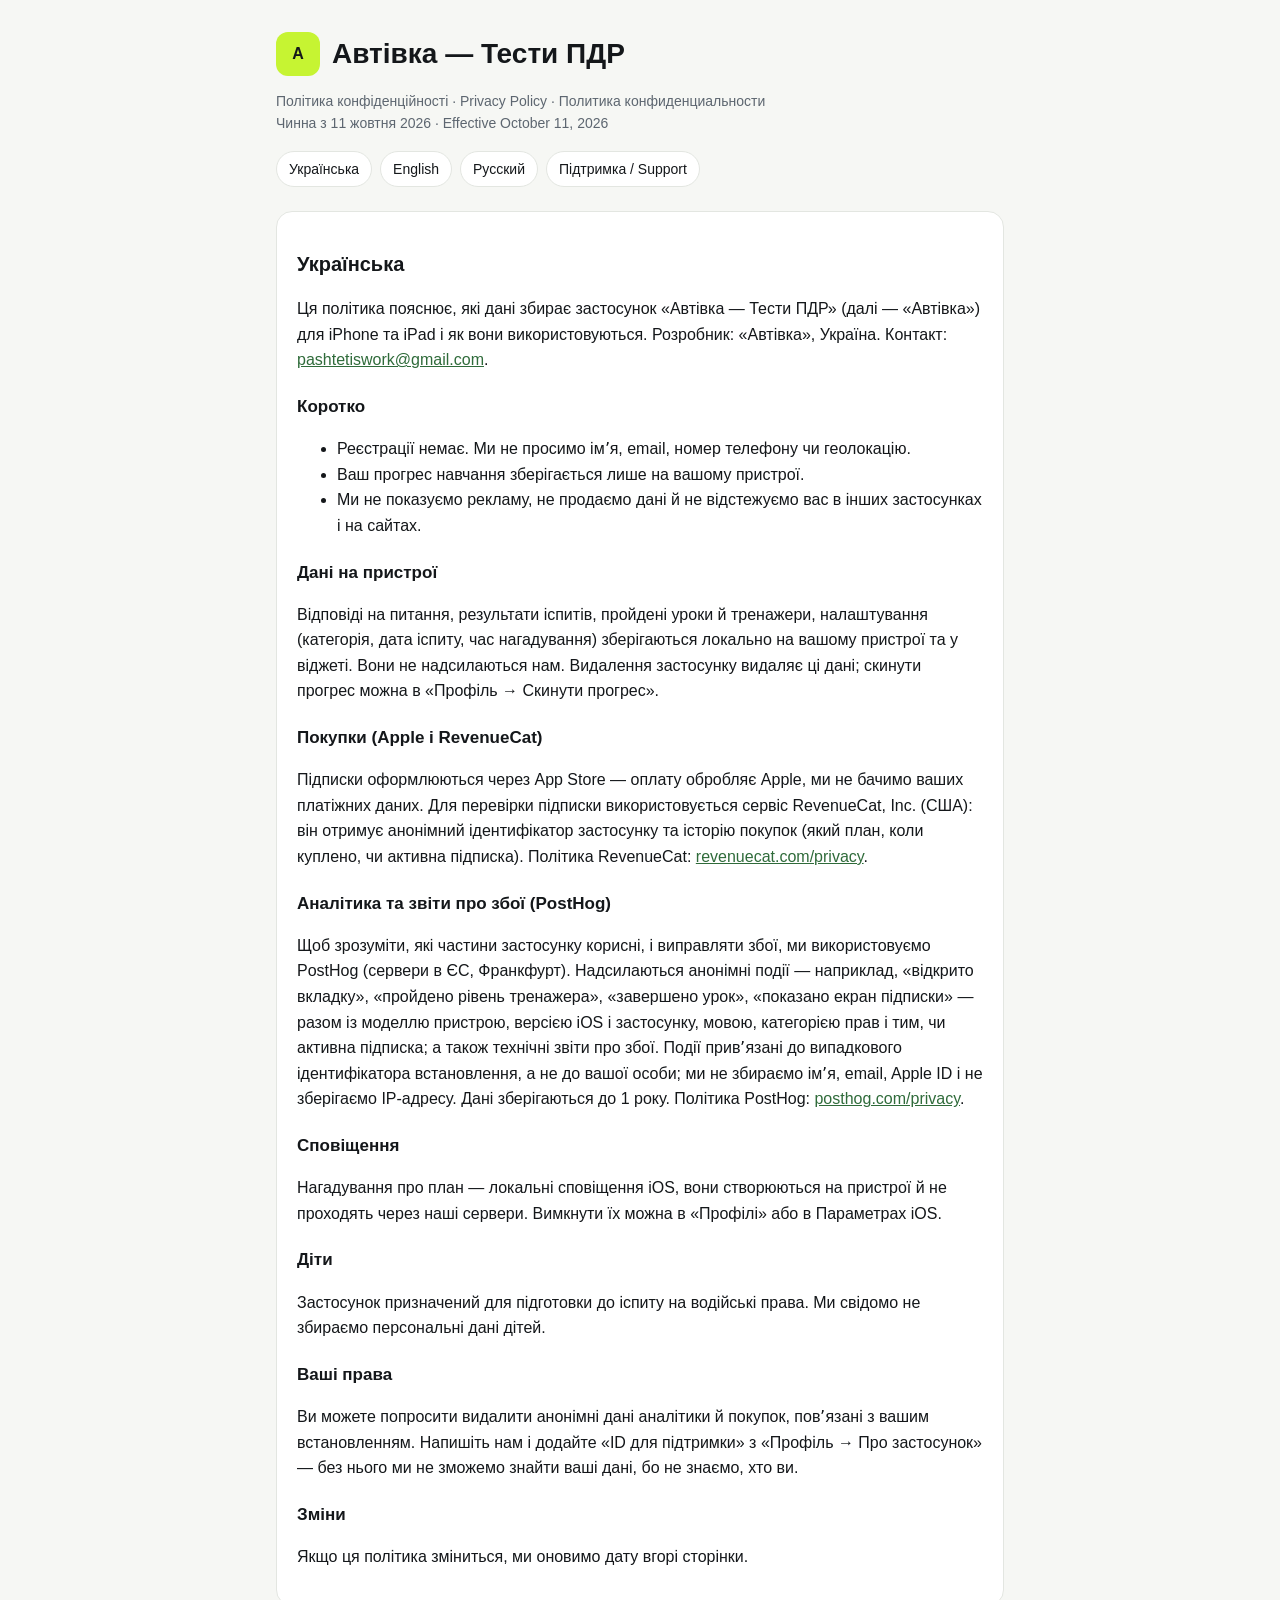
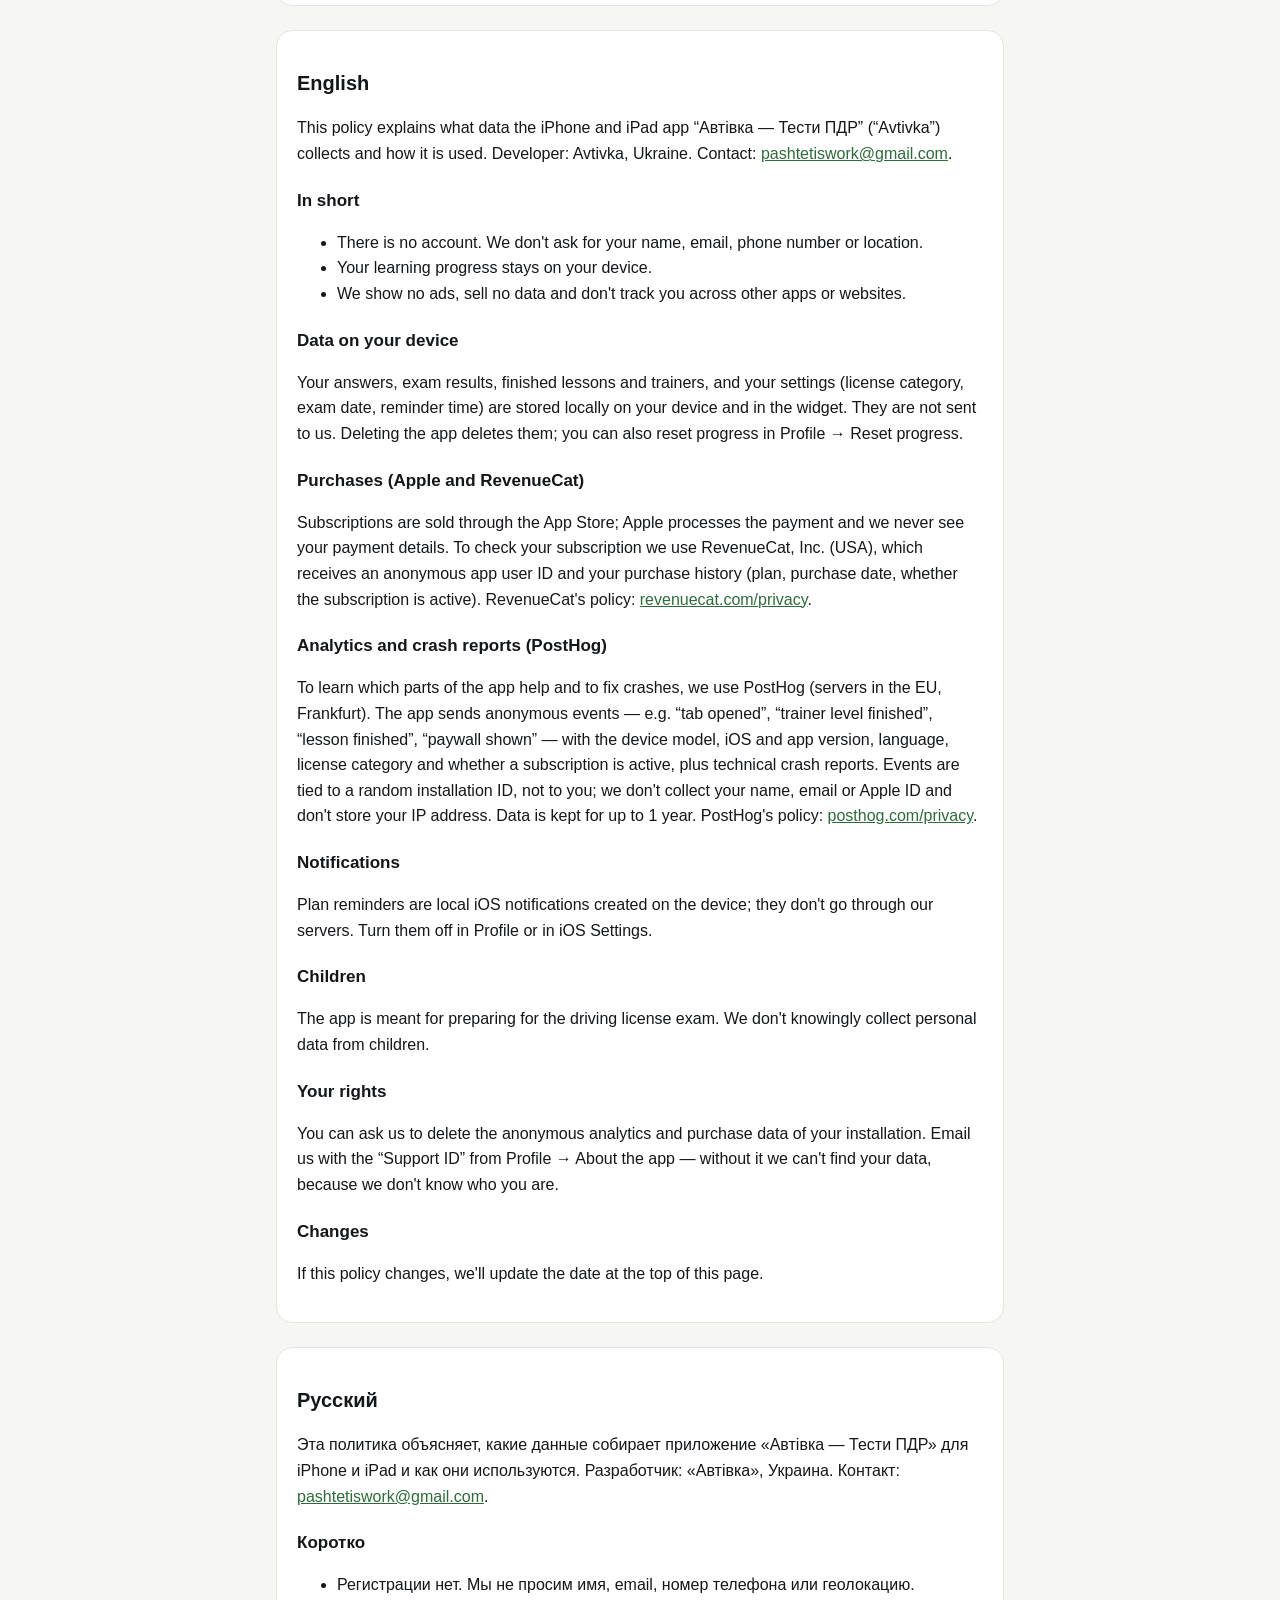
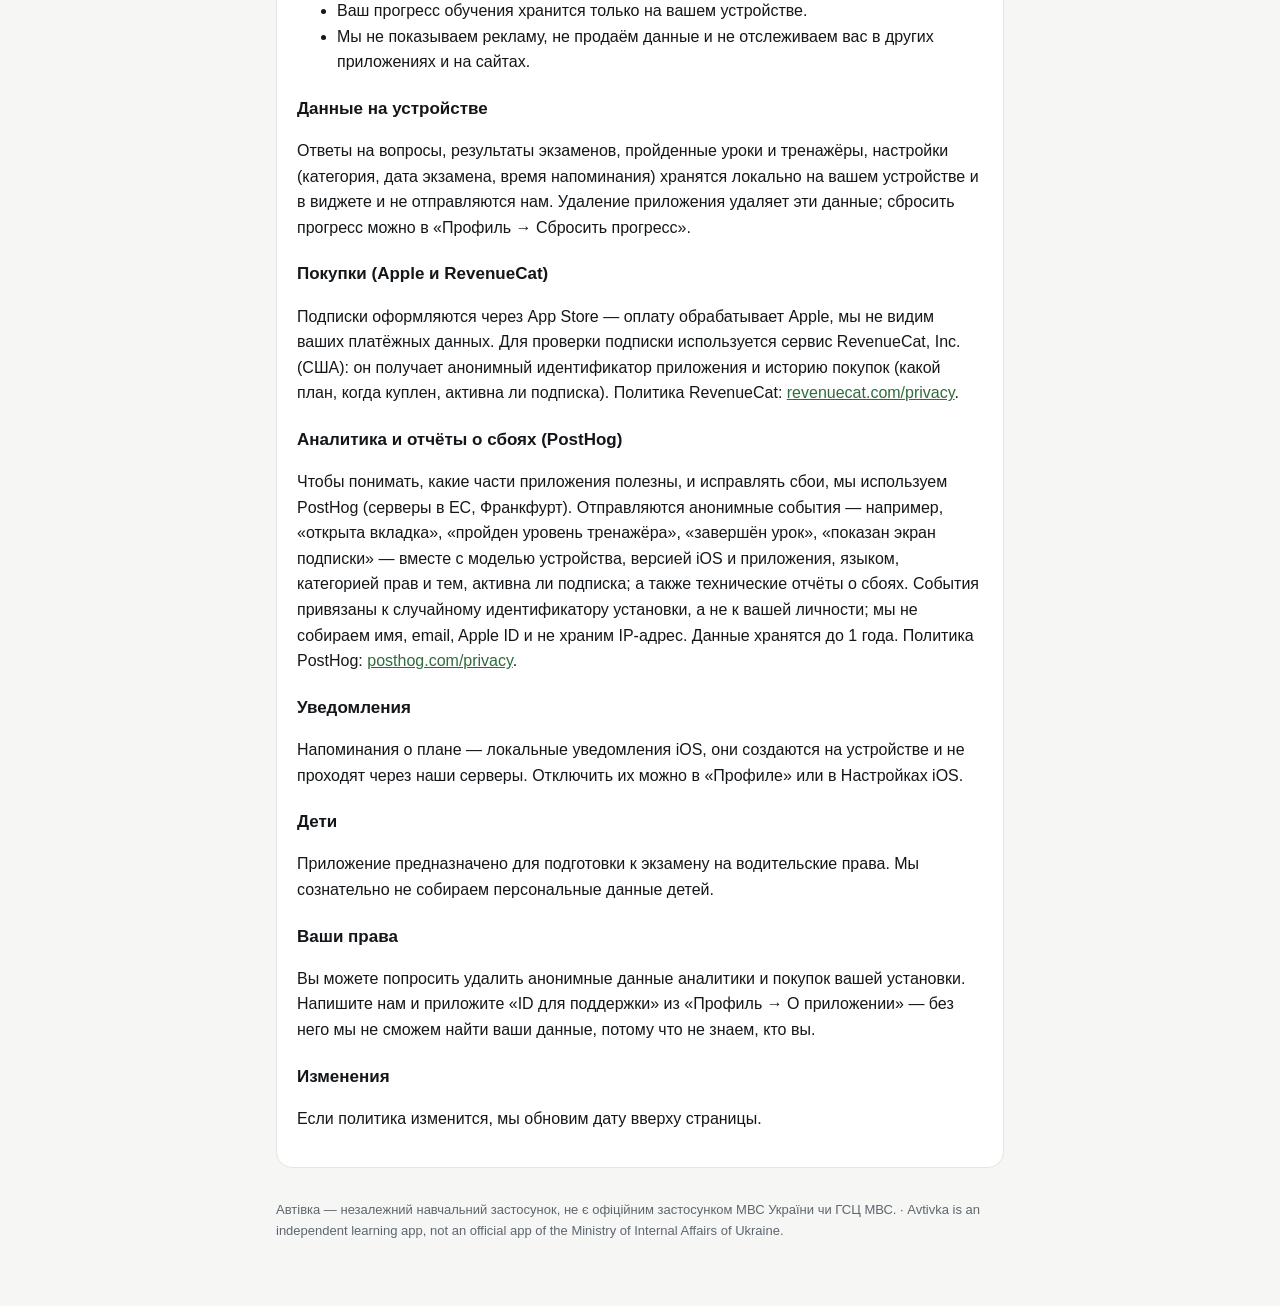
==== privacy.html @ 6799615a "Add files via upload" ====
<!doctype html>
<html lang="uk">
<head>
<meta charset="utf-8">
<meta name="viewport" content="width=device-width, initial-scale=1">
<title>Автівка — Політика конфіденційності / Privacy Policy</title>
<link rel="stylesheet" href="style.css">
</head>
<body>
<div class="wrap">
<header><div class="logo">А</div><h1>Автівка — Тести ПДР</h1></header>
<p class="muted">Політика конфіденційності · Privacy Policy · Политика конфиденциальности<br>Чинна з 11 жовтня 2026 · Effective October 11, 2026</p>
<nav class="lang"><a href="#uk">Українська</a><a href="#en">English</a><a href="#ru">Русский</a><a href="index.html">Підтримка / Support</a></nav>

<section class="card" id="uk">
<h2>Українська</h2>
<p>Ця політика пояснює, які дані збирає застосунок «Автівка — Тести ПДР» (далі — «Автівка») для iPhone та iPad і як вони використовуються. Розробник: «Автівка», Україна. Контакт: <a href="mailto:pashtetiswork@gmail.com">pashtetiswork@gmail.com</a>.</p>
<h3>Коротко</h3>
<ul>
<li>Реєстрації немає. Ми не просимо імʼя, email, номер телефону чи геолокацію.</li>
<li>Ваш прогрес навчання зберігається лише на вашому пристрої.</li>
<li>Ми не показуємо рекламу, не продаємо дані й не відстежуємо вас в інших застосунках і на сайтах.</li>
</ul>
<h3>Дані на пристрої</h3>
<p>Відповіді на питання, результати іспитів, пройдені уроки й тренажери, налаштування (категорія, дата іспиту, час нагадування) зберігаються локально на вашому пристрої та у віджеті. Вони не надсилаються нам. Видалення застосунку видаляє ці дані; скинути прогрес можна в «Профіль → Скинути прогрес».</p>
<h3>Покупки (Apple і RevenueCat)</h3>
<p>Підписки оформлюються через App Store — оплату обробляє Apple, ми не бачимо ваших платіжних даних. Для перевірки підписки використовується сервіс RevenueCat, Inc. (США): він отримує анонімний ідентифікатор застосунку та історію покупок (який план, коли куплено, чи активна підписка). Політика RevenueCat: <a href="https://www.revenuecat.com/privacy">revenuecat.com/privacy</a>.</p>
<h3>Аналітика та звіти про збої (PostHog)</h3>
<p>Щоб зрозуміти, які частини застосунку корисні, і виправляти збої, ми використовуємо PostHog (сервери в ЄС, Франкфурт). Надсилаються анонімні події — наприклад, «відкрито вкладку», «пройдено рівень тренажера», «завершено урок», «показано екран підписки» — разом із моделлю пристрою, версією iOS і застосунку, мовою, категорією прав і тим, чи активна підписка; а також технічні звіти про збої. Події привʼязані до випадкового ідентифікатора встановлення, а не до вашої особи; ми не збираємо імʼя, email, Apple ID і не зберігаємо IP-адресу. Дані зберігаються до 1 року. Політика PostHog: <a href="https://posthog.com/privacy">posthog.com/privacy</a>.</p>
<h3>Сповіщення</h3>
<p>Нагадування про план — локальні сповіщення iOS, вони створюються на пристрої й не проходять через наші сервери. Вимкнути їх можна в «Профілі» або в Параметрах iOS.</p>
<h3>Діти</h3>
<p>Застосунок призначений для підготовки до іспиту на водійські права. Ми свідомо не збираємо персональні дані дітей.</p>
<h3>Ваші права</h3>
<p>Ви можете попросити видалити анонімні дані аналітики й покупок, повʼязані з вашим встановленням. Напишіть нам і додайте «ID для підтримки» з «Профіль → Про застосунок» — без нього ми не зможемо знайти ваші дані, бо не знаємо, хто ви.</p>
<h3>Зміни</h3>
<p>Якщо ця політика зміниться, ми оновимо дату вгорі сторінки.</p>
</section>

<section class="card" id="en">
<h2>English</h2>
<p>This policy explains what data the iPhone and iPad app “Автівка — Тести ПДР” (“Avtivka”) collects and how it is used. Developer: Avtivka, Ukraine. Contact: <a href="mailto:pashtetiswork@gmail.com">pashtetiswork@gmail.com</a>.</p>
<h3>In short</h3>
<ul>
<li>There is no account. We don't ask for your name, email, phone number or location.</li>
<li>Your learning progress stays on your device.</li>
<li>We show no ads, sell no data and don't track you across other apps or websites.</li>
</ul>
<h3>Data on your device</h3>
<p>Your answers, exam results, finished lessons and trainers, and your settings (license category, exam date, reminder time) are stored locally on your device and in the widget. They are not sent to us. Deleting the app deletes them; you can also reset progress in Profile → Reset progress.</p>
<h3>Purchases (Apple and RevenueCat)</h3>
<p>Subscriptions are sold through the App Store; Apple processes the payment and we never see your payment details. To check your subscription we use RevenueCat, Inc. (USA), which receives an anonymous app user ID and your purchase history (plan, purchase date, whether the subscription is active). RevenueCat's policy: <a href="https://www.revenuecat.com/privacy">revenuecat.com/privacy</a>.</p>
<h3>Analytics and crash reports (PostHog)</h3>
<p>To learn which parts of the app help and to fix crashes, we use PostHog (servers in the EU, Frankfurt). The app sends anonymous events — e.g. “tab opened”, “trainer level finished”, “lesson finished”, “paywall shown” — with the device model, iOS and app version, language, license category and whether a subscription is active, plus technical crash reports. Events are tied to a random installation ID, not to you; we don't collect your name, email or Apple ID and don't store your IP address. Data is kept for up to 1 year. PostHog's policy: <a href="https://posthog.com/privacy">posthog.com/privacy</a>.</p>
<h3>Notifications</h3>
<p>Plan reminders are local iOS notifications created on the device; they don't go through our servers. Turn them off in Profile or in iOS Settings.</p>
<h3>Children</h3>
<p>The app is meant for preparing for the driving license exam. We don't knowingly collect personal data from children.</p>
<h3>Your rights</h3>
<p>You can ask us to delete the anonymous analytics and purchase data of your installation. Email us with the “Support ID” from Profile → About the app — without it we can't find your data, because we don't know who you are.</p>
<h3>Changes</h3>
<p>If this policy changes, we'll update the date at the top of this page.</p>
</section>

<section class="card" id="ru">
<h2>Русский</h2>
<p>Эта политика объясняет, какие данные собирает приложение «Автівка — Тести ПДР» для iPhone и iPad и как они используются. Разработчик: «Автівка», Украина. Контакт: <a href="mailto:pashtetiswork@gmail.com">pashtetiswork@gmail.com</a>.</p>
<h3>Коротко</h3>
<ul>
<li>Регистрации нет. Мы не просим имя, email, номер телефона или геолокацию.</li>
<li>Ваш прогресс обучения хранится только на вашем устройстве.</li>
<li>Мы не показываем рекламу, не продаём данные и не отслеживаем вас в других приложениях и на сайтах.</li>
</ul>
<h3>Данные на устройстве</h3>
<p>Ответы на вопросы, результаты экзаменов, пройденные уроки и тренажёры, настройки (категория, дата экзамена, время напоминания) хранятся локально на вашем устройстве и в виджете и не отправляются нам. Удаление приложения удаляет эти данные; сбросить прогресс можно в «Профиль → Сбросить прогресс».</p>
<h3>Покупки (Apple и RevenueCat)</h3>
<p>Подписки оформляются через App Store — оплату обрабатывает Apple, мы не видим ваших платёжных данных. Для проверки подписки используется сервис RevenueCat, Inc. (США): он получает анонимный идентификатор приложения и историю покупок (какой план, когда куплен, активна ли подписка). Политика RevenueCat: <a href="https://www.revenuecat.com/privacy">revenuecat.com/privacy</a>.</p>
<h3>Аналитика и отчёты о сбоях (PostHog)</h3>
<p>Чтобы понимать, какие части приложения полезны, и исправлять сбои, мы используем PostHog (серверы в ЕС, Франкфурт). Отправляются анонимные события — например, «открыта вкладка», «пройден уровень тренажёра», «завершён урок», «показан экран подписки» — вместе с моделью устройства, версией iOS и приложения, языком, категорией прав и тем, активна ли подписка; а также технические отчёты о сбоях. События привязаны к случайному идентификатору установки, а не к вашей личности; мы не собираем имя, email, Apple ID и не храним IP-адрес. Данные хранятся до 1 года. Политика PostHog: <a href="https://posthog.com/privacy">posthog.com/privacy</a>.</p>
<h3>Уведомления</h3>
<p>Напоминания о плане — локальные уведомления iOS, они создаются на устройстве и не проходят через наши серверы. Отключить их можно в «Профиле» или в Настройках iOS.</p>
<h3>Дети</h3>
<p>Приложение предназначено для подготовки к экзамену на водительские права. Мы сознательно не собираем персональные данные детей.</p>
<h3>Ваши права</h3>
<p>Вы можете попросить удалить анонимные данные аналитики и покупок вашей установки. Напишите нам и приложите «ID для поддержки» из «Профиль → О приложении» — без него мы не сможем найти ваши данные, потому что не знаем, кто вы.</p>
<h3>Изменения</h3>
<p>Если политика изменится, мы обновим дату вверху страницы.</p>
</section>

<footer>Автівка — незалежний навчальний застосунок, не є офіційним застосунком МВС України чи ГСЦ МВС. · Avtivka is an independent learning app, not an official app of the Ministry of Internal Affairs of Ukraine.</footer>
</div>
</body>
</html>
---- style.css ----
:root{--bg:#f6f7f4;--card:#fff;--ink:#14171a;--muted:#5d6670;--line:#e3e6e1;--accent:#2f6b3a;--lime:#c6f432}
@media (prefers-color-scheme:dark){:root{--bg:#0f1113;--card:#181b1e;--ink:#eef1ec;--muted:#9aa3ab;--line:#2a2f33;--accent:#9fdc5a}}
*{box-sizing:border-box}
body{margin:0;background:var(--bg);color:var(--ink);font:16px/1.6 -apple-system,BlinkMacSystemFont,"Segoe UI",Roboto,Helvetica,Arial,sans-serif}
.wrap{max-width:760px;margin:0 auto;padding:32px 16px 64px}
header{display:flex;align-items:center;gap:12px;margin-bottom:8px}
.logo{width:44px;height:44px;border-radius:12px;background:var(--lime);display:grid;place-items:center;font-weight:800;color:#14171a}
h1{font-size:28px;line-height:1.2;margin:0}
h2{font-size:20px;margin:28px 0 8px}
h3{font-size:17px;margin:20px 0 4px}
p,li{color:var(--ink)}
.muted{color:var(--muted);font-size:14px}
nav.lang{display:flex;gap:8px;margin:16px 0 24px;flex-wrap:wrap}
nav.lang a{padding:6px 12px;border:1px solid var(--line);border-radius:999px;text-decoration:none;color:var(--ink);background:var(--card);font-size:14px}
section.card{background:var(--card);border:1px solid var(--line);border-radius:16px;padding:8px 20px 20px;margin-bottom:24px}
a{color:var(--accent)}
footer{margin-top:32px;color:var(--muted);font-size:13px}
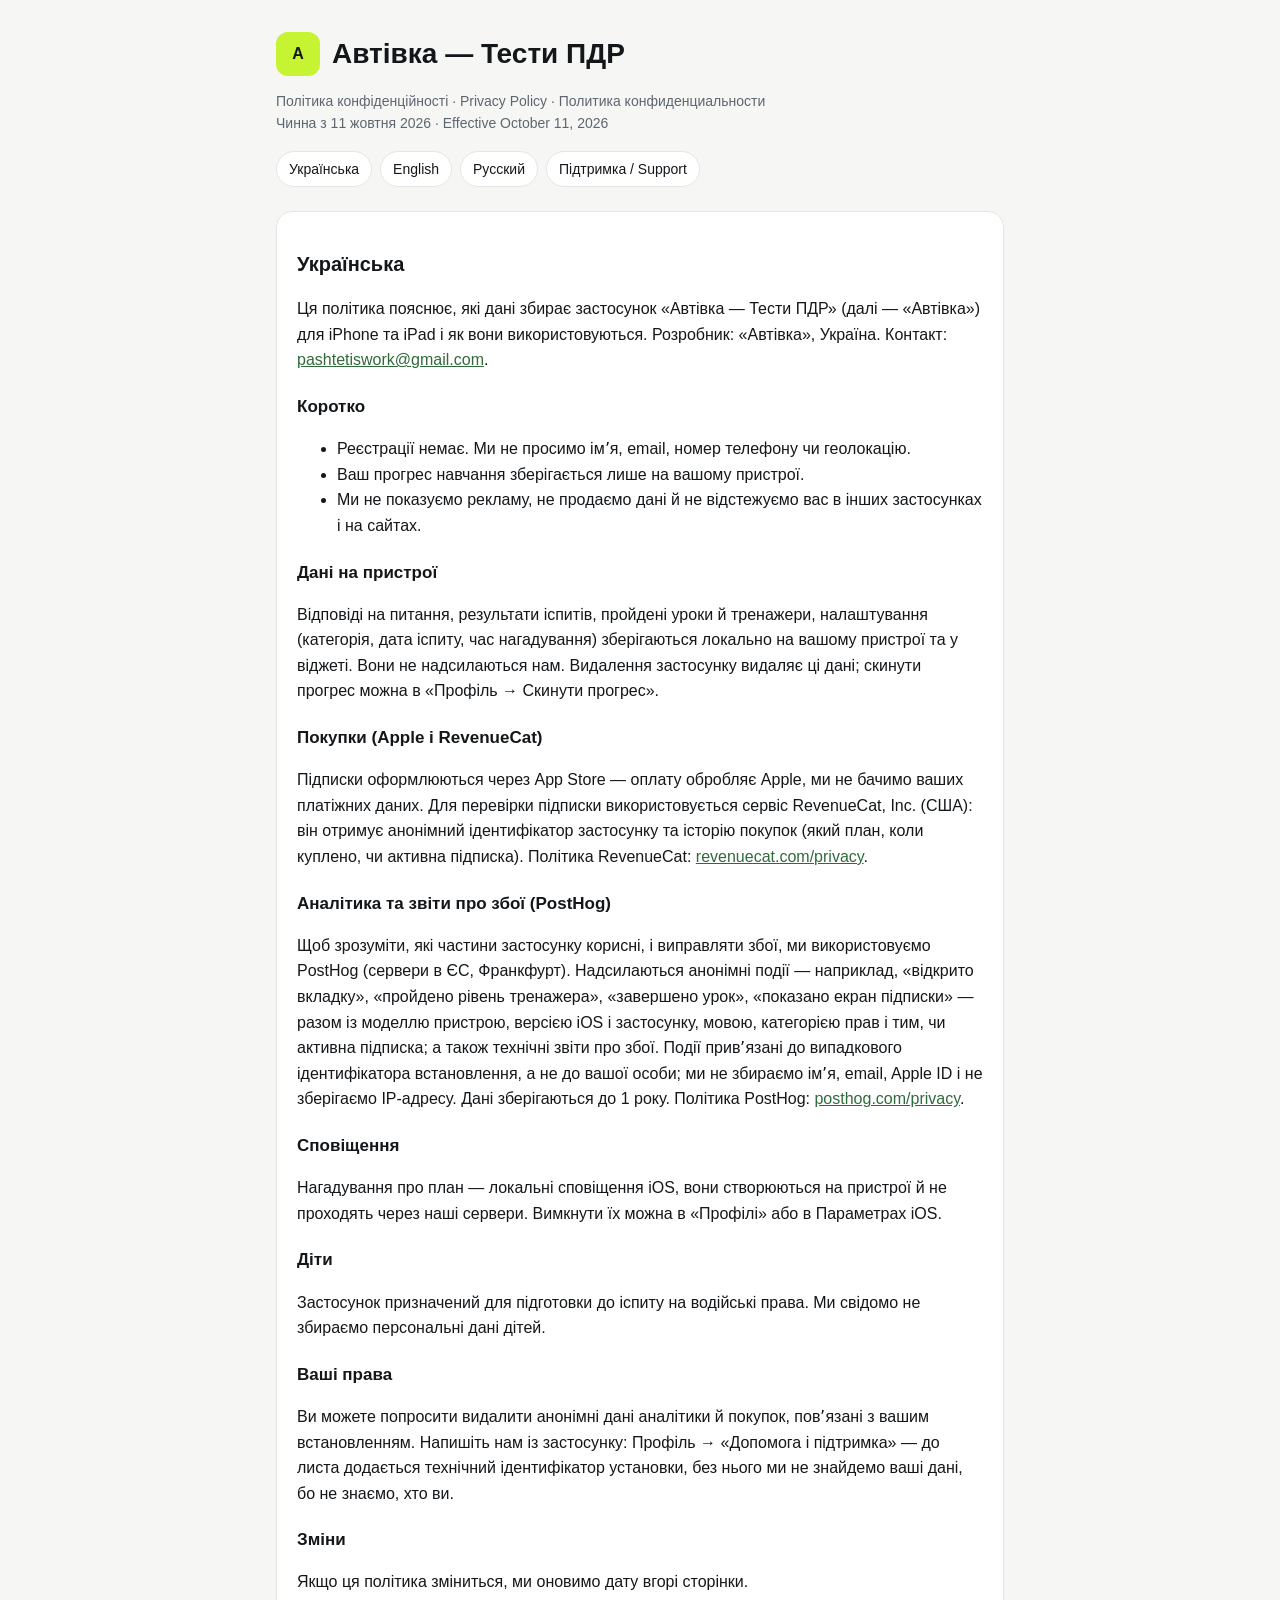
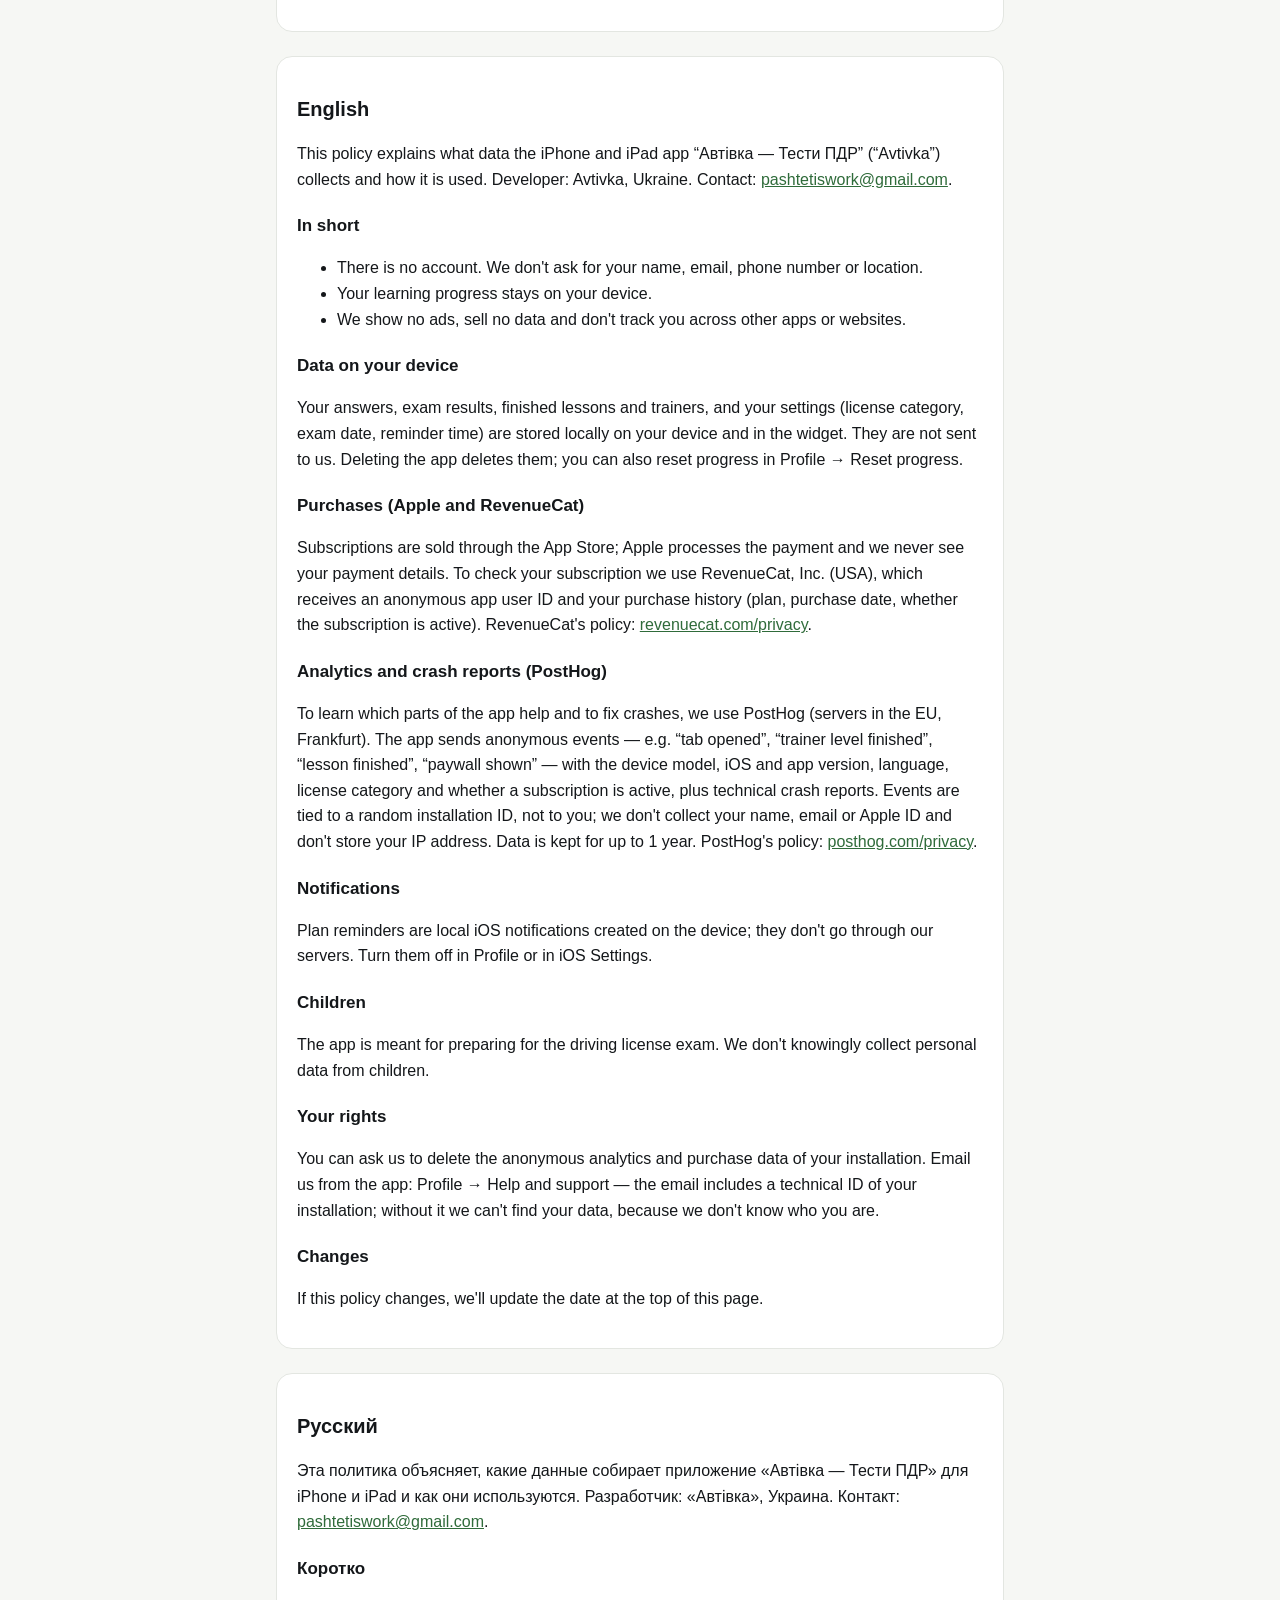
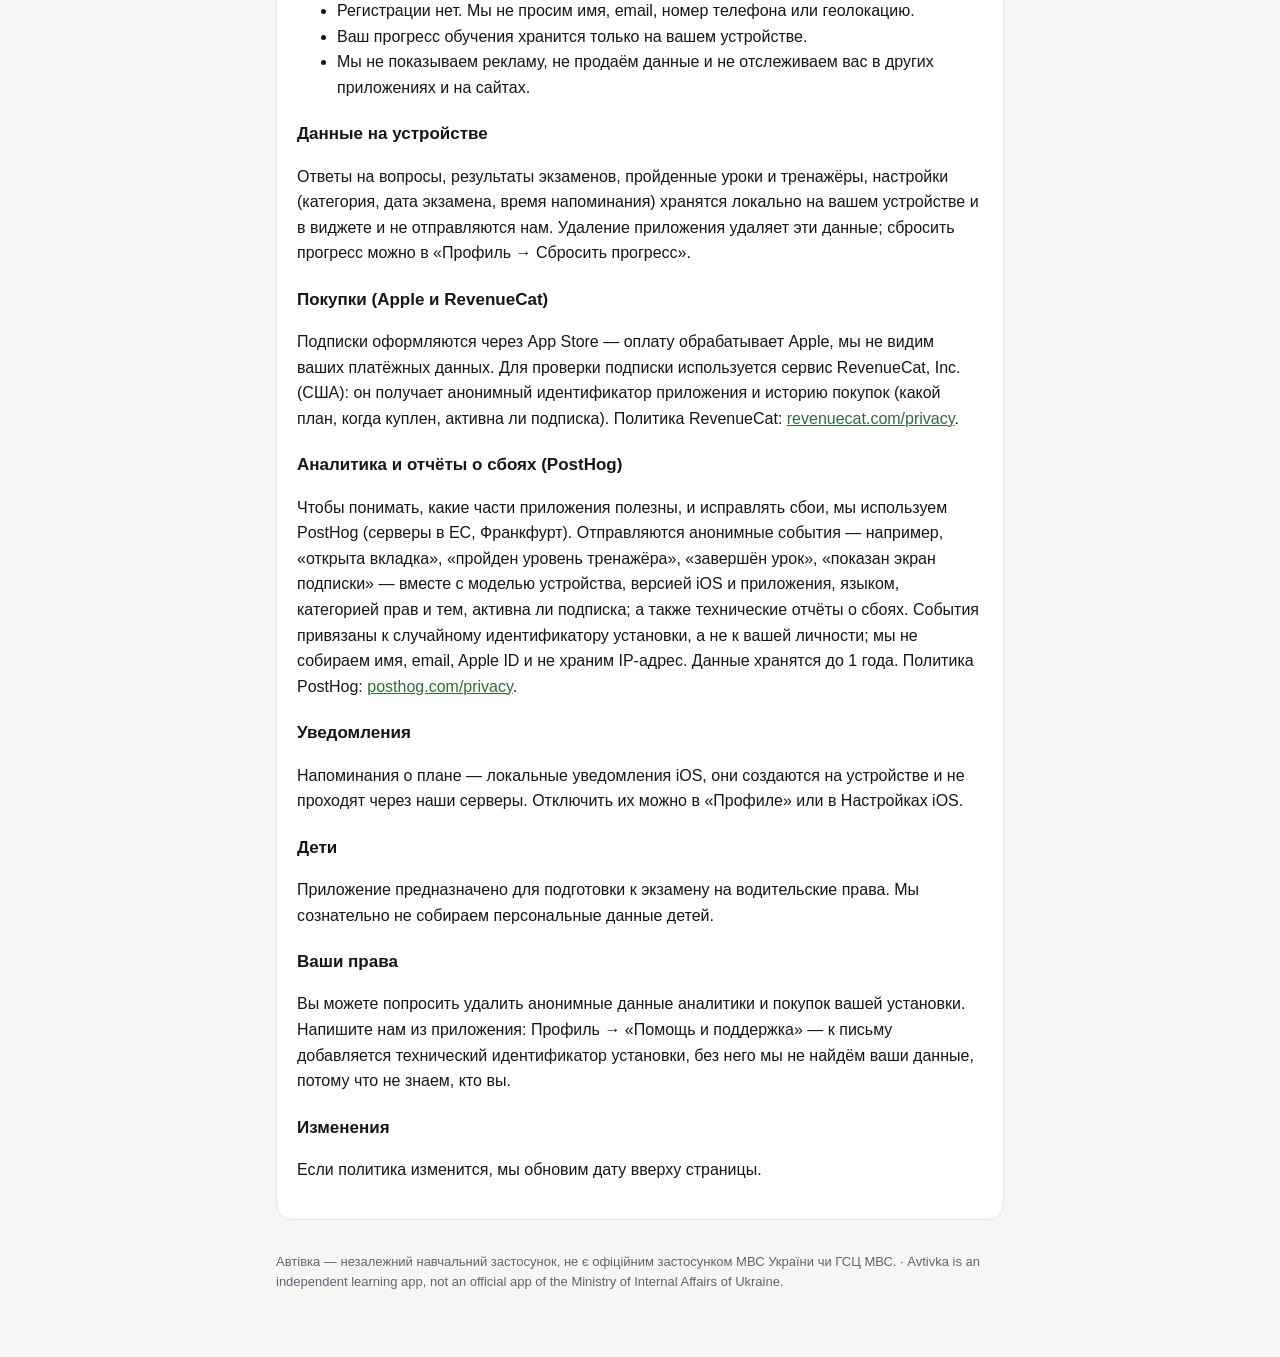
==== commit 6733cb19: "Add files via upload" ====
--- a/privacy.html
+++ b/privacy.html
@@ -32,7 +32,7 @@
 <h3>Діти</h3>
 <p>Застосунок призначений для підготовки до іспиту на водійські права. Ми свідомо не збираємо персональні дані дітей.</p>
 <h3>Ваші права</h3>
-<p>Ви можете попросити видалити анонімні дані аналітики й покупок, повʼязані з вашим встановленням. Напишіть нам і додайте «ID для підтримки» з «Профіль → Про застосунок» — без нього ми не зможемо знайти ваші дані, бо не знаємо, хто ви.</p>
+<p>Ви можете попросити видалити анонімні дані аналітики й покупок, повʼязані з вашим встановленням. Напишіть нам із застосунку: Профіль → «Допомога і підтримка» — до листа додається технічний ідентифікатор установки, без нього ми не знайдемо ваші дані, бо не знаємо, хто ви.</p>
 <h3>Зміни</h3>
 <p>Якщо ця політика зміниться, ми оновимо дату вгорі сторінки.</p>
 </section>
@@ -57,7 +57,7 @@
 <h3>Children</h3>
 <p>The app is meant for preparing for the driving license exam. We don't knowingly collect personal data from children.</p>
 <h3>Your rights</h3>
-<p>You can ask us to delete the anonymous analytics and purchase data of your installation. Email us with the “Support ID” from Profile → About the app — without it we can't find your data, because we don't know who you are.</p>
+<p>You can ask us to delete the anonymous analytics and purchase data of your installation. Email us from the app: Profile → Help and support — the email includes a technical ID of your installation; without it we can't find your data, because we don't know who you are.</p>
 <h3>Changes</h3>
 <p>If this policy changes, we'll update the date at the top of this page.</p>
 </section>
@@ -82,7 +82,7 @@
 <h3>Дети</h3>
 <p>Приложение предназначено для подготовки к экзамену на водительские права. Мы сознательно не собираем персональные данные детей.</p>
 <h3>Ваши права</h3>
-<p>Вы можете попросить удалить анонимные данные аналитики и покупок вашей установки. Напишите нам и приложите «ID для поддержки» из «Профиль → О приложении» — без него мы не сможем найти ваши данные, потому что не знаем, кто вы.</p>
+<p>Вы можете попросить удалить анонимные данные аналитики и покупок вашей установки. Напишите нам из приложения: Профиль → «Помощь и поддержка» — к письму добавляется технический идентификатор установки, без него мы не найдём ваши данные, потому что не знаем, кто вы.</p>
 <h3>Изменения</h3>
 <p>Если политика изменится, мы обновим дату вверху страницы.</p>
 </section>
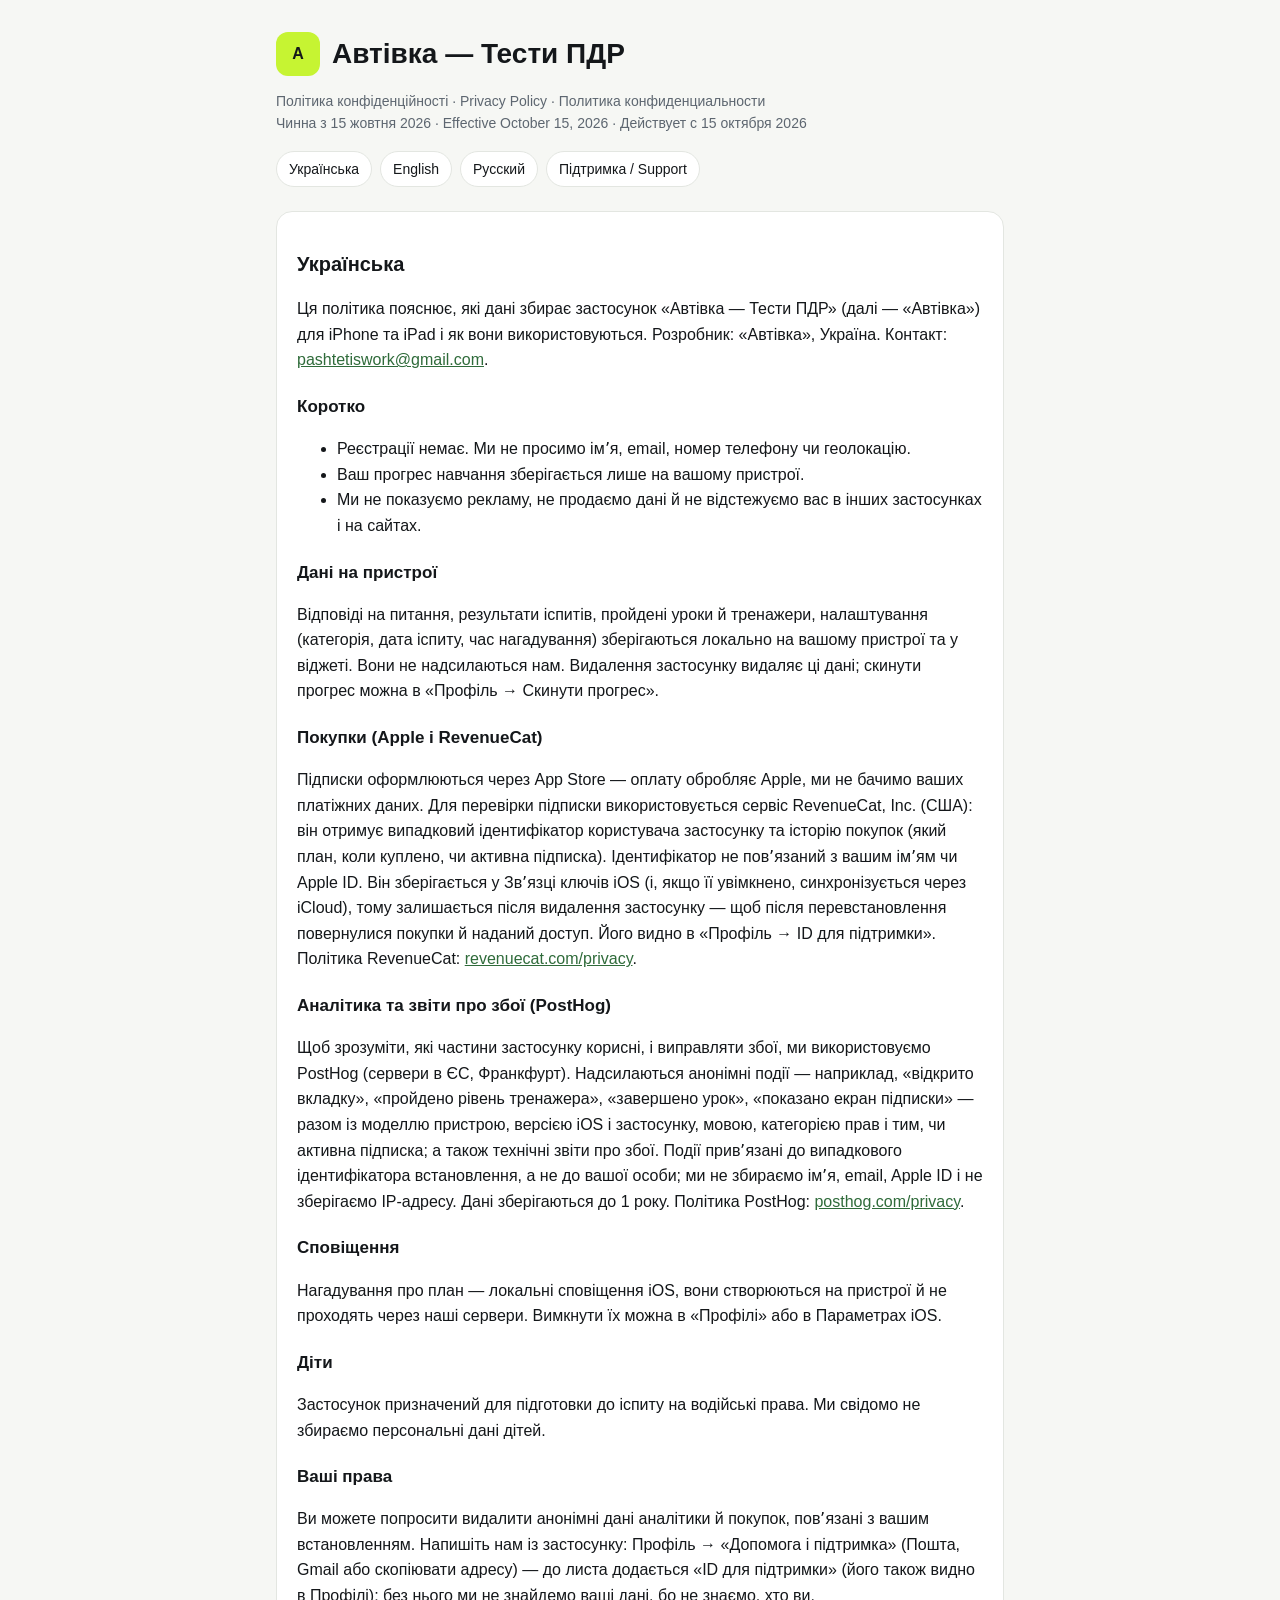
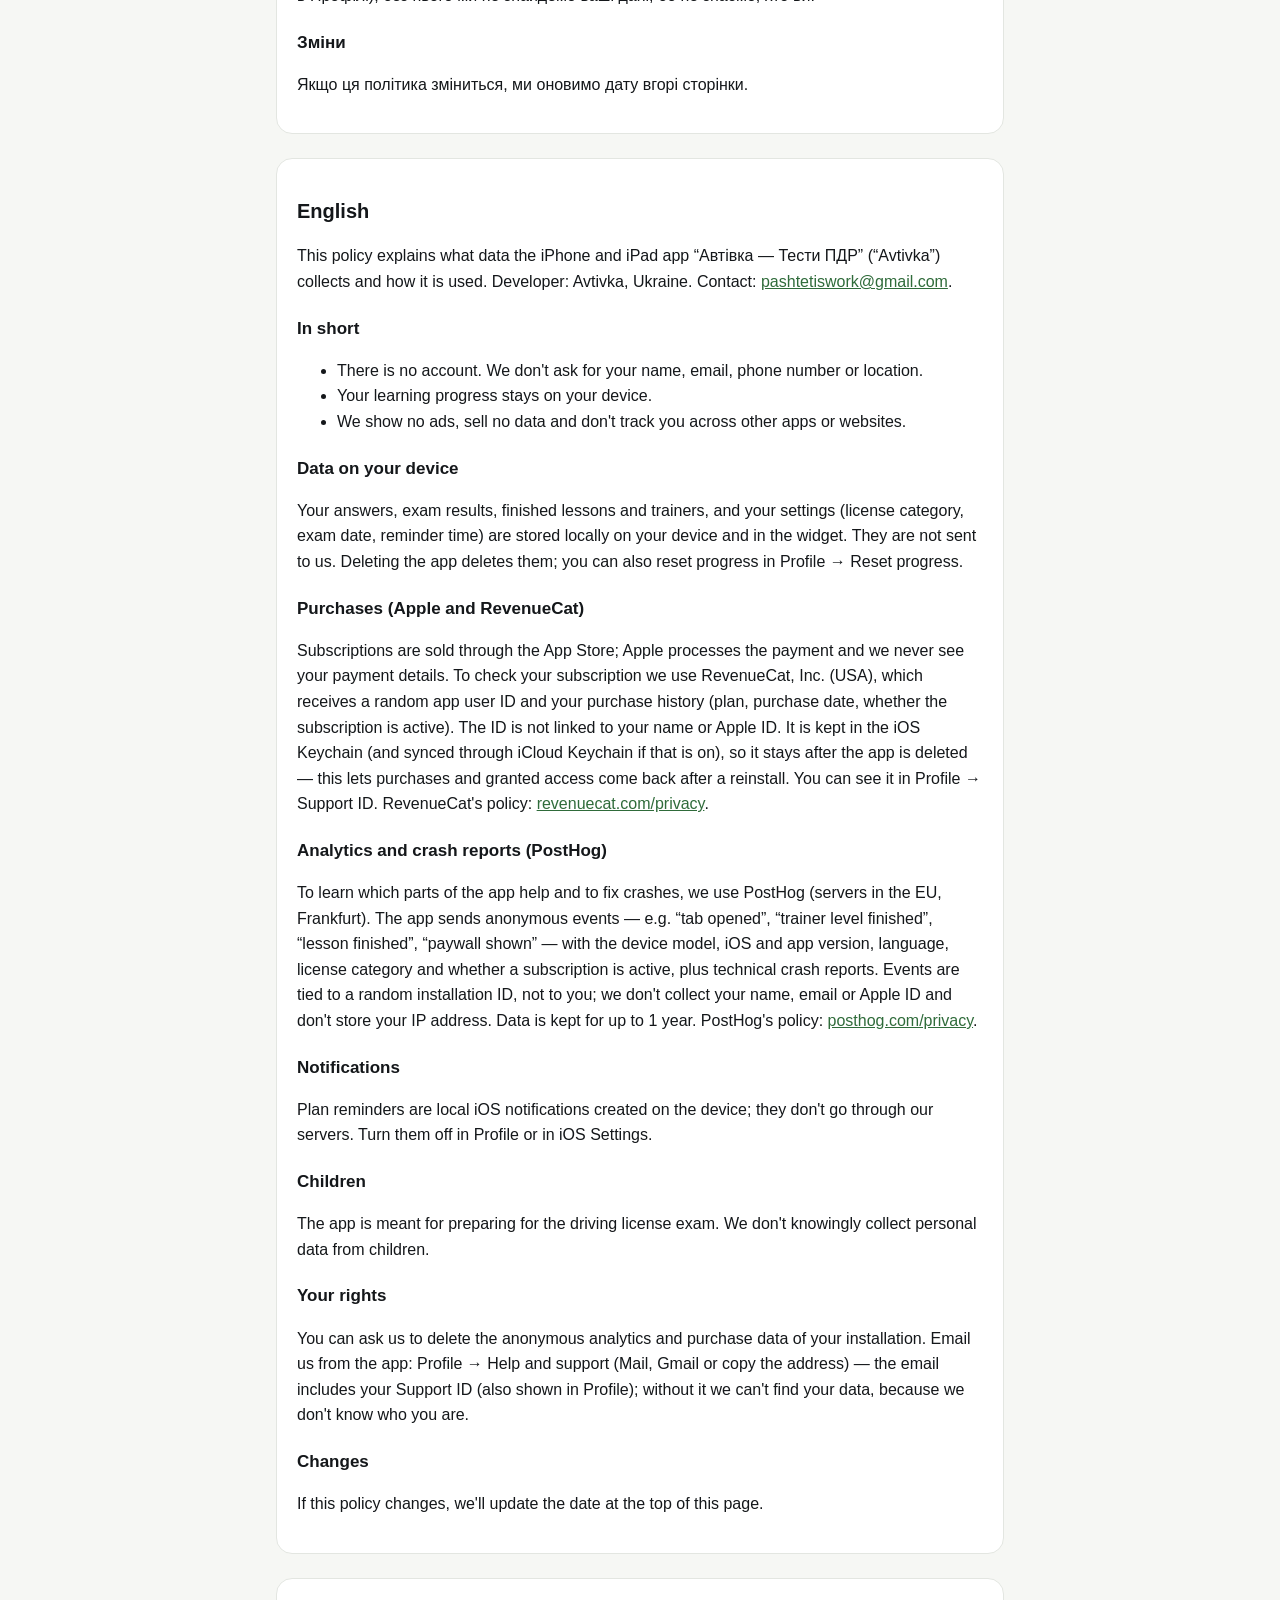
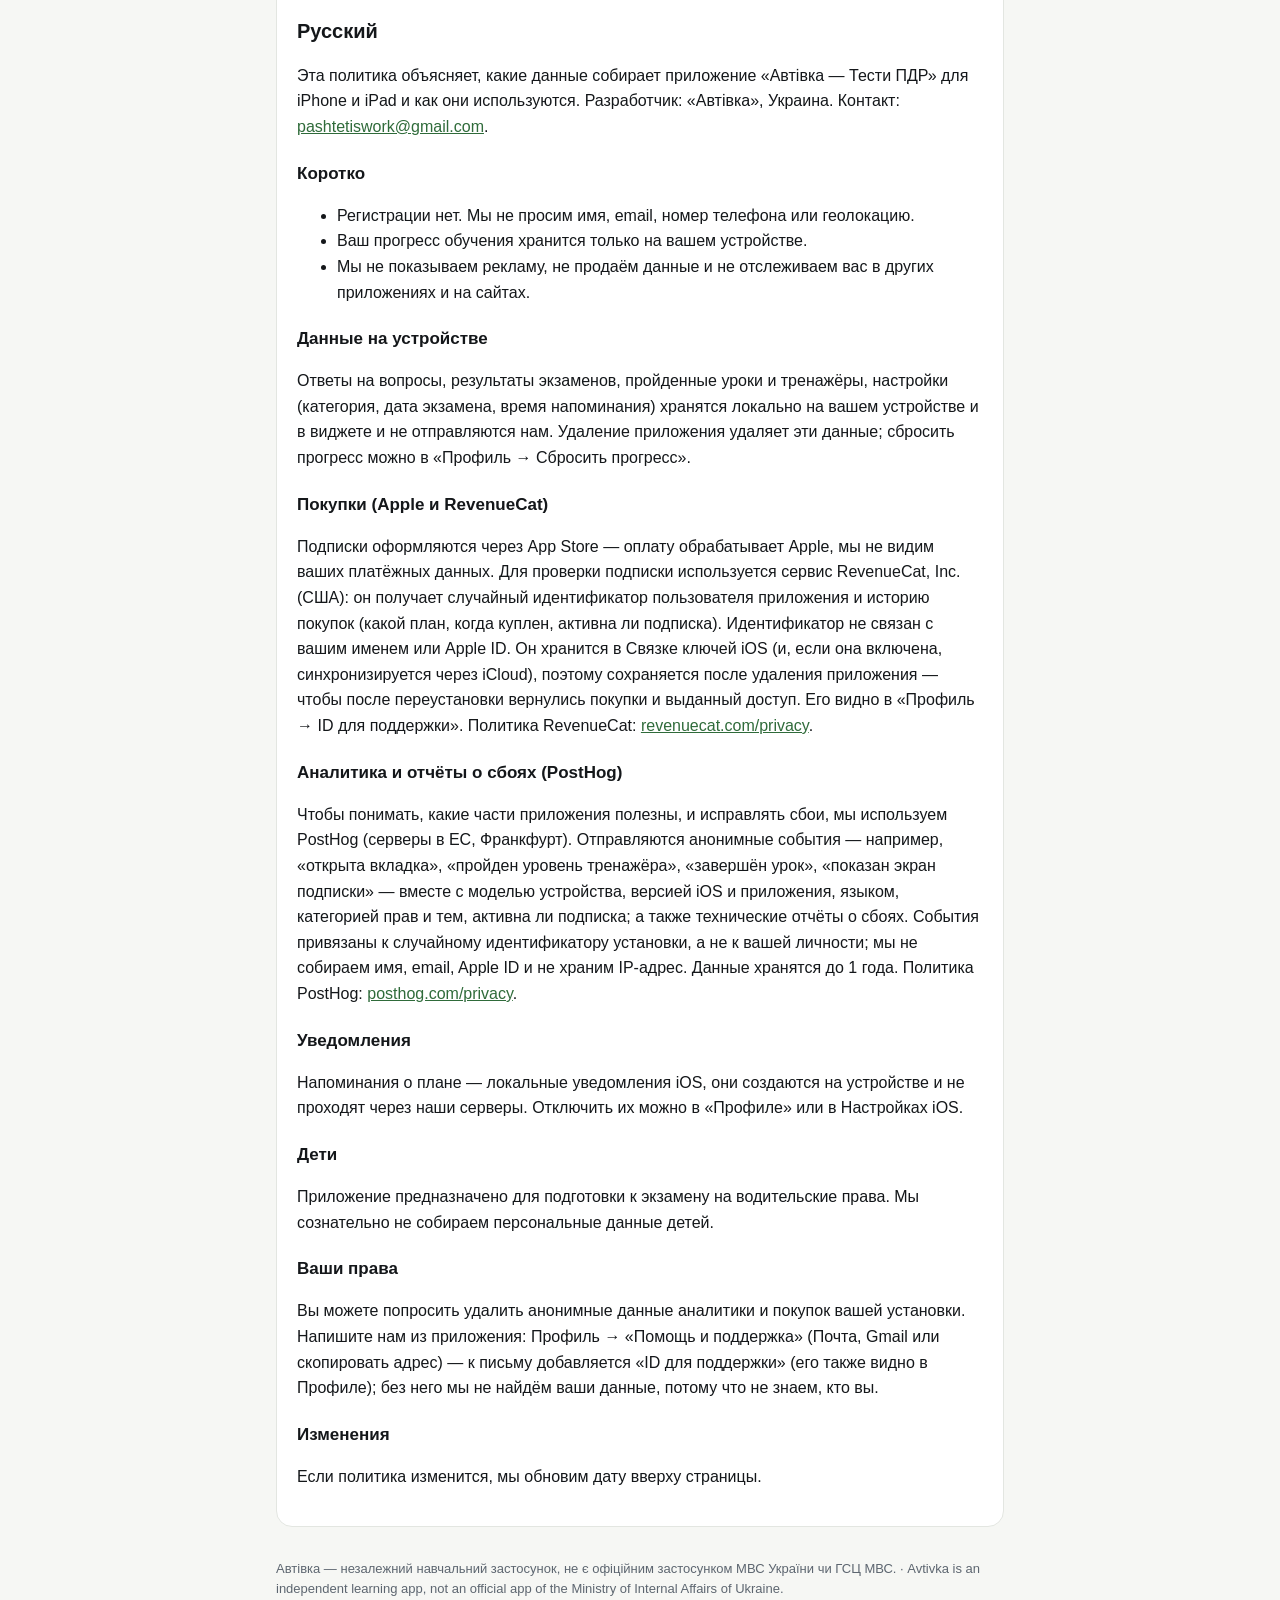
==== commit 914fc2ef: "Add files via upload" ====
--- a/privacy.html
+++ b/privacy.html
@@ -9,7 +9,7 @@
 <body>
 <div class="wrap">
 <header><div class="logo">А</div><h1>Автівка — Тести ПДР</h1></header>
-<p class="muted">Політика конфіденційності · Privacy Policy · Политика конфиденциальности<br>Чинна з 11 жовтня 2026 · Effective October 11, 2026</p>
+<p class="muted">Політика конфіденційності · Privacy Policy · Политика конфиденциальности<br>Чинна з 15 жовтня 2026 · Effective October 15, 2026 · Действует с 15 октября 2026</p>
 <nav class="lang"><a href="#uk">Українська</a><a href="#en">English</a><a href="#ru">Русский</a><a href="index.html">Підтримка / Support</a></nav>
 
 <section class="card" id="uk">
@@ -24,7 +24,7 @@
 <h3>Дані на пристрої</h3>
 <p>Відповіді на питання, результати іспитів, пройдені уроки й тренажери, налаштування (категорія, дата іспиту, час нагадування) зберігаються локально на вашому пристрої та у віджеті. Вони не надсилаються нам. Видалення застосунку видаляє ці дані; скинути прогрес можна в «Профіль → Скинути прогрес».</p>
 <h3>Покупки (Apple і RevenueCat)</h3>
-<p>Підписки оформлюються через App Store — оплату обробляє Apple, ми не бачимо ваших платіжних даних. Для перевірки підписки використовується сервіс RevenueCat, Inc. (США): він отримує анонімний ідентифікатор застосунку та історію покупок (який план, коли куплено, чи активна підписка). Політика RevenueCat: <a href="https://www.revenuecat.com/privacy">revenuecat.com/privacy</a>.</p>
+<p>Підписки оформлюються через App Store — оплату обробляє Apple, ми не бачимо ваших платіжних даних. Для перевірки підписки використовується сервіс RevenueCat, Inc. (США): він отримує випадковий ідентифікатор користувача застосунку та історію покупок (який план, коли куплено, чи активна підписка). Ідентифікатор не повʼязаний з вашим імʼям чи Apple ID. Він зберігається у Звʼязці ключів iOS (і, якщо її увімкнено, синхронізується через iCloud), тому залишається після видалення застосунку — щоб після перевстановлення повернулися покупки й наданий доступ. Його видно в «Профіль → ID для підтримки». Політика RevenueCat: <a href="https://www.revenuecat.com/privacy">revenuecat.com/privacy</a>.</p>
 <h3>Аналітика та звіти про збої (PostHog)</h3>
 <p>Щоб зрозуміти, які частини застосунку корисні, і виправляти збої, ми використовуємо PostHog (сервери в ЄС, Франкфурт). Надсилаються анонімні події — наприклад, «відкрито вкладку», «пройдено рівень тренажера», «завершено урок», «показано екран підписки» — разом із моделлю пристрою, версією iOS і застосунку, мовою, категорією прав і тим, чи активна підписка; а також технічні звіти про збої. Події привʼязані до випадкового ідентифікатора встановлення, а не до вашої особи; ми не збираємо імʼя, email, Apple ID і не зберігаємо IP-адресу. Дані зберігаються до 1 року. Політика PostHog: <a href="https://posthog.com/privacy">posthog.com/privacy</a>.</p>
 <h3>Сповіщення</h3>
@@ -32,7 +32,7 @@
 <h3>Діти</h3>
 <p>Застосунок призначений для підготовки до іспиту на водійські права. Ми свідомо не збираємо персональні дані дітей.</p>
 <h3>Ваші права</h3>
-<p>Ви можете попросити видалити анонімні дані аналітики й покупок, повʼязані з вашим встановленням. Напишіть нам із застосунку: Профіль → «Допомога і підтримка» — до листа додається технічний ідентифікатор установки, без нього ми не знайдемо ваші дані, бо не знаємо, хто ви.</p>
+<p>Ви можете попросити видалити анонімні дані аналітики й покупок, повʼязані з вашим встановленням. Напишіть нам із застосунку: Профіль → «Допомога і підтримка» (Пошта, Gmail або скопіювати адресу) — до листа додається «ID для підтримки» (його також видно в Профілі); без нього ми не знайдемо ваші дані, бо не знаємо, хто ви.</p>
 <h3>Зміни</h3>
 <p>Якщо ця політика зміниться, ми оновимо дату вгорі сторінки.</p>
 </section>
@@ -49,7 +49,7 @@
 <h3>Data on your device</h3>
 <p>Your answers, exam results, finished lessons and trainers, and your settings (license category, exam date, reminder time) are stored locally on your device and in the widget. They are not sent to us. Deleting the app deletes them; you can also reset progress in Profile → Reset progress.</p>
 <h3>Purchases (Apple and RevenueCat)</h3>
-<p>Subscriptions are sold through the App Store; Apple processes the payment and we never see your payment details. To check your subscription we use RevenueCat, Inc. (USA), which receives an anonymous app user ID and your purchase history (plan, purchase date, whether the subscription is active). RevenueCat's policy: <a href="https://www.revenuecat.com/privacy">revenuecat.com/privacy</a>.</p>
+<p>Subscriptions are sold through the App Store; Apple processes the payment and we never see your payment details. To check your subscription we use RevenueCat, Inc. (USA), which receives a random app user ID and your purchase history (plan, purchase date, whether the subscription is active). The ID is not linked to your name or Apple ID. It is kept in the iOS Keychain (and synced through iCloud Keychain if that is on), so it stays after the app is deleted — this lets purchases and granted access come back after a reinstall. You can see it in Profile → Support ID. RevenueCat's policy: <a href="https://www.revenuecat.com/privacy">revenuecat.com/privacy</a>.</p>
 <h3>Analytics and crash reports (PostHog)</h3>
 <p>To learn which parts of the app help and to fix crashes, we use PostHog (servers in the EU, Frankfurt). The app sends anonymous events — e.g. “tab opened”, “trainer level finished”, “lesson finished”, “paywall shown” — with the device model, iOS and app version, language, license category and whether a subscription is active, plus technical crash reports. Events are tied to a random installation ID, not to you; we don't collect your name, email or Apple ID and don't store your IP address. Data is kept for up to 1 year. PostHog's policy: <a href="https://posthog.com/privacy">posthog.com/privacy</a>.</p>
 <h3>Notifications</h3>
@@ -57,7 +57,7 @@
 <h3>Children</h3>
 <p>The app is meant for preparing for the driving license exam. We don't knowingly collect personal data from children.</p>
 <h3>Your rights</h3>
-<p>You can ask us to delete the anonymous analytics and purchase data of your installation. Email us from the app: Profile → Help and support — the email includes a technical ID of your installation; without it we can't find your data, because we don't know who you are.</p>
+<p>You can ask us to delete the anonymous analytics and purchase data of your installation. Email us from the app: Profile → Help and support (Mail, Gmail or copy the address) — the email includes your Support ID (also shown in Profile); without it we can't find your data, because we don't know who you are.</p>
 <h3>Changes</h3>
 <p>If this policy changes, we'll update the date at the top of this page.</p>
 </section>
@@ -74,7 +74,7 @@
 <h3>Данные на устройстве</h3>
 <p>Ответы на вопросы, результаты экзаменов, пройденные уроки и тренажёры, настройки (категория, дата экзамена, время напоминания) хранятся локально на вашем устройстве и в виджете и не отправляются нам. Удаление приложения удаляет эти данные; сбросить прогресс можно в «Профиль → Сбросить прогресс».</p>
 <h3>Покупки (Apple и RevenueCat)</h3>
-<p>Подписки оформляются через App Store — оплату обрабатывает Apple, мы не видим ваших платёжных данных. Для проверки подписки используется сервис RevenueCat, Inc. (США): он получает анонимный идентификатор приложения и историю покупок (какой план, когда куплен, активна ли подписка). Политика RevenueCat: <a href="https://www.revenuecat.com/privacy">revenuecat.com/privacy</a>.</p>
+<p>Подписки оформляются через App Store — оплату обрабатывает Apple, мы не видим ваших платёжных данных. Для проверки подписки используется сервис RevenueCat, Inc. (США): он получает случайный идентификатор пользователя приложения и историю покупок (какой план, когда куплен, активна ли подписка). Идентификатор не связан с вашим именем или Apple ID. Он хранится в Связке ключей iOS (и, если она включена, синхронизируется через iCloud), поэтому сохраняется после удаления приложения — чтобы после переустановки вернулись покупки и выданный доступ. Его видно в «Профиль → ID для поддержки». Политика RevenueCat: <a href="https://www.revenuecat.com/privacy">revenuecat.com/privacy</a>.</p>
 <h3>Аналитика и отчёты о сбоях (PostHog)</h3>
 <p>Чтобы понимать, какие части приложения полезны, и исправлять сбои, мы используем PostHog (серверы в ЕС, Франкфурт). Отправляются анонимные события — например, «открыта вкладка», «пройден уровень тренажёра», «завершён урок», «показан экран подписки» — вместе с моделью устройства, версией iOS и приложения, языком, категорией прав и тем, активна ли подписка; а также технические отчёты о сбоях. События привязаны к случайному идентификатору установки, а не к вашей личности; мы не собираем имя, email, Apple ID и не храним IP-адрес. Данные хранятся до 1 года. Политика PostHog: <a href="https://posthog.com/privacy">posthog.com/privacy</a>.</p>
 <h3>Уведомления</h3>
@@ -82,7 +82,7 @@
 <h3>Дети</h3>
 <p>Приложение предназначено для подготовки к экзамену на водительские права. Мы сознательно не собираем персональные данные детей.</p>
 <h3>Ваши права</h3>
-<p>Вы можете попросить удалить анонимные данные аналитики и покупок вашей установки. Напишите нам из приложения: Профиль → «Помощь и поддержка» — к письму добавляется технический идентификатор установки, без него мы не найдём ваши данные, потому что не знаем, кто вы.</p>
+<p>Вы можете попросить удалить анонимные данные аналитики и покупок вашей установки. Напишите нам из приложения: Профиль → «Помощь и поддержка» (Почта, Gmail или скопировать адрес) — к письму добавляется «ID для поддержки» (его также видно в Профиле); без него мы не найдём ваши данные, потому что не знаем, кто вы.</p>
 <h3>Изменения</h3>
 <p>Если политика изменится, мы обновим дату вверху страницы.</p>
 </section>
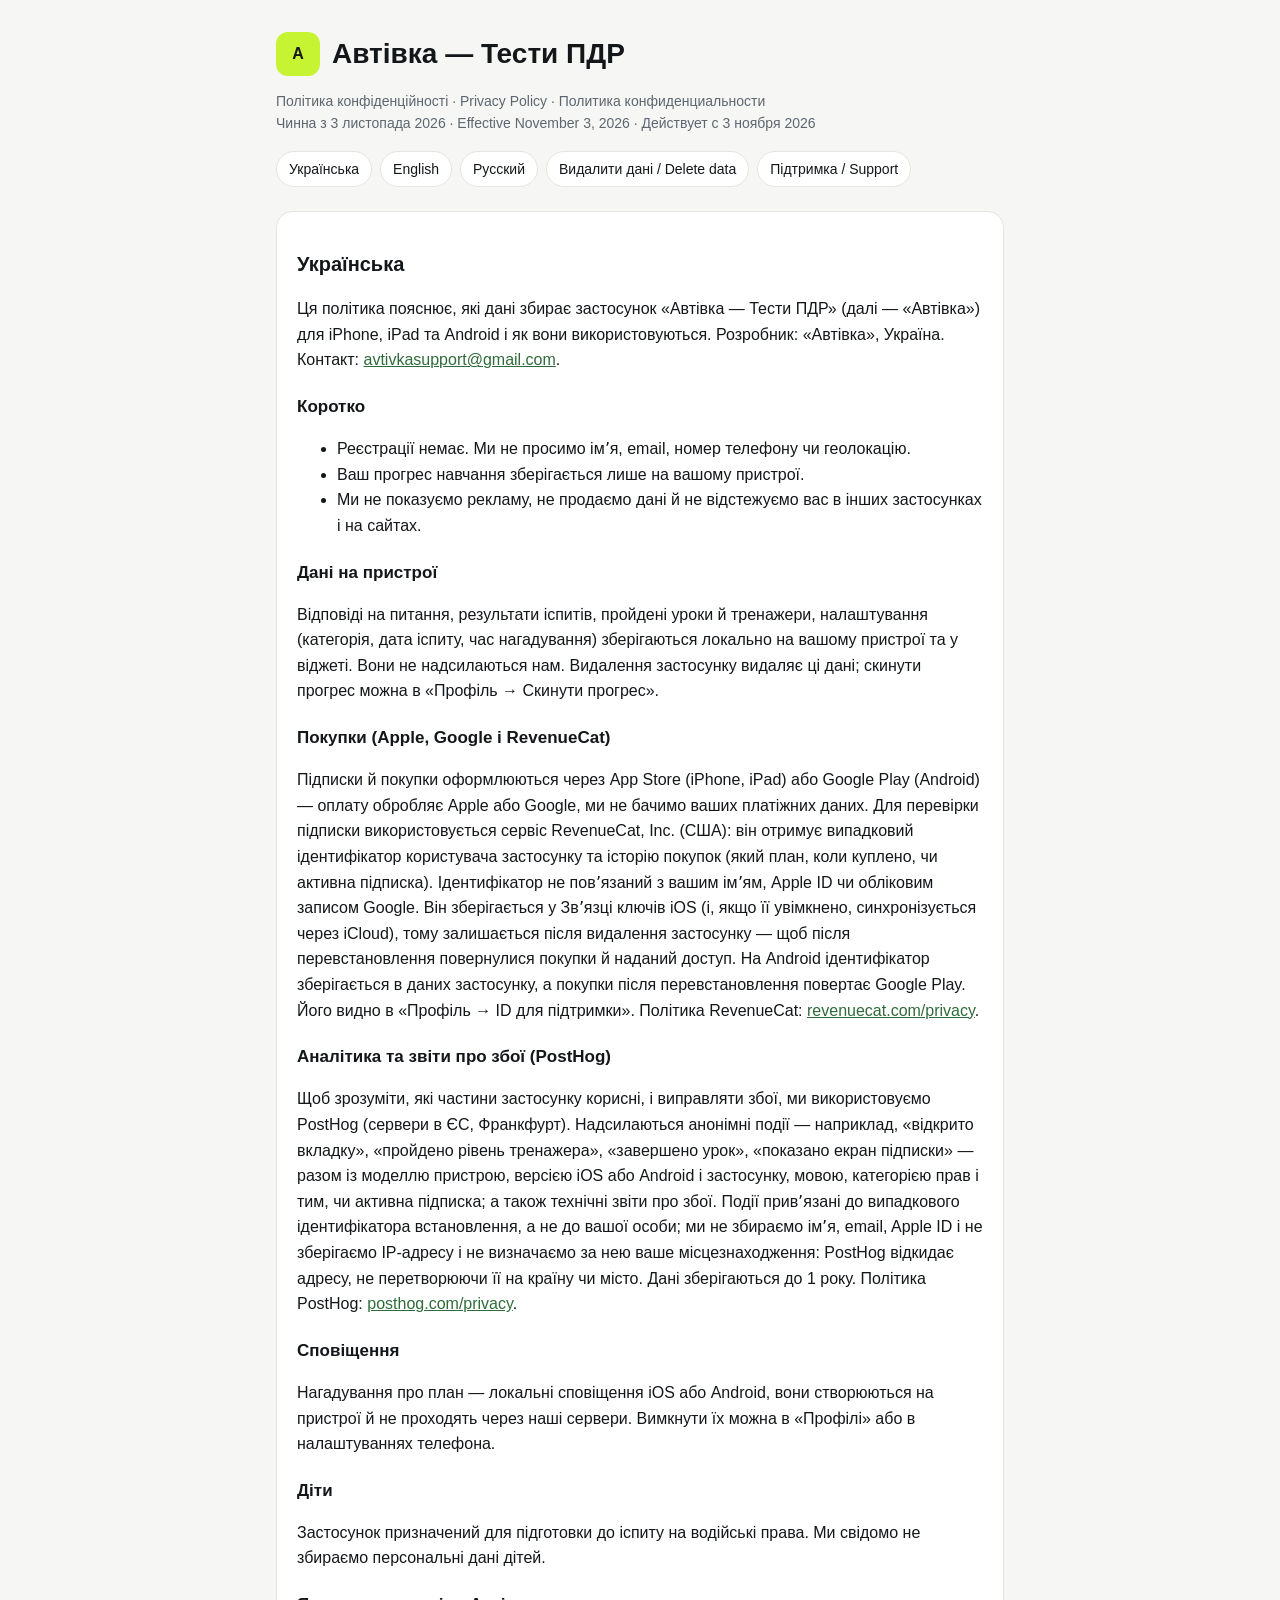
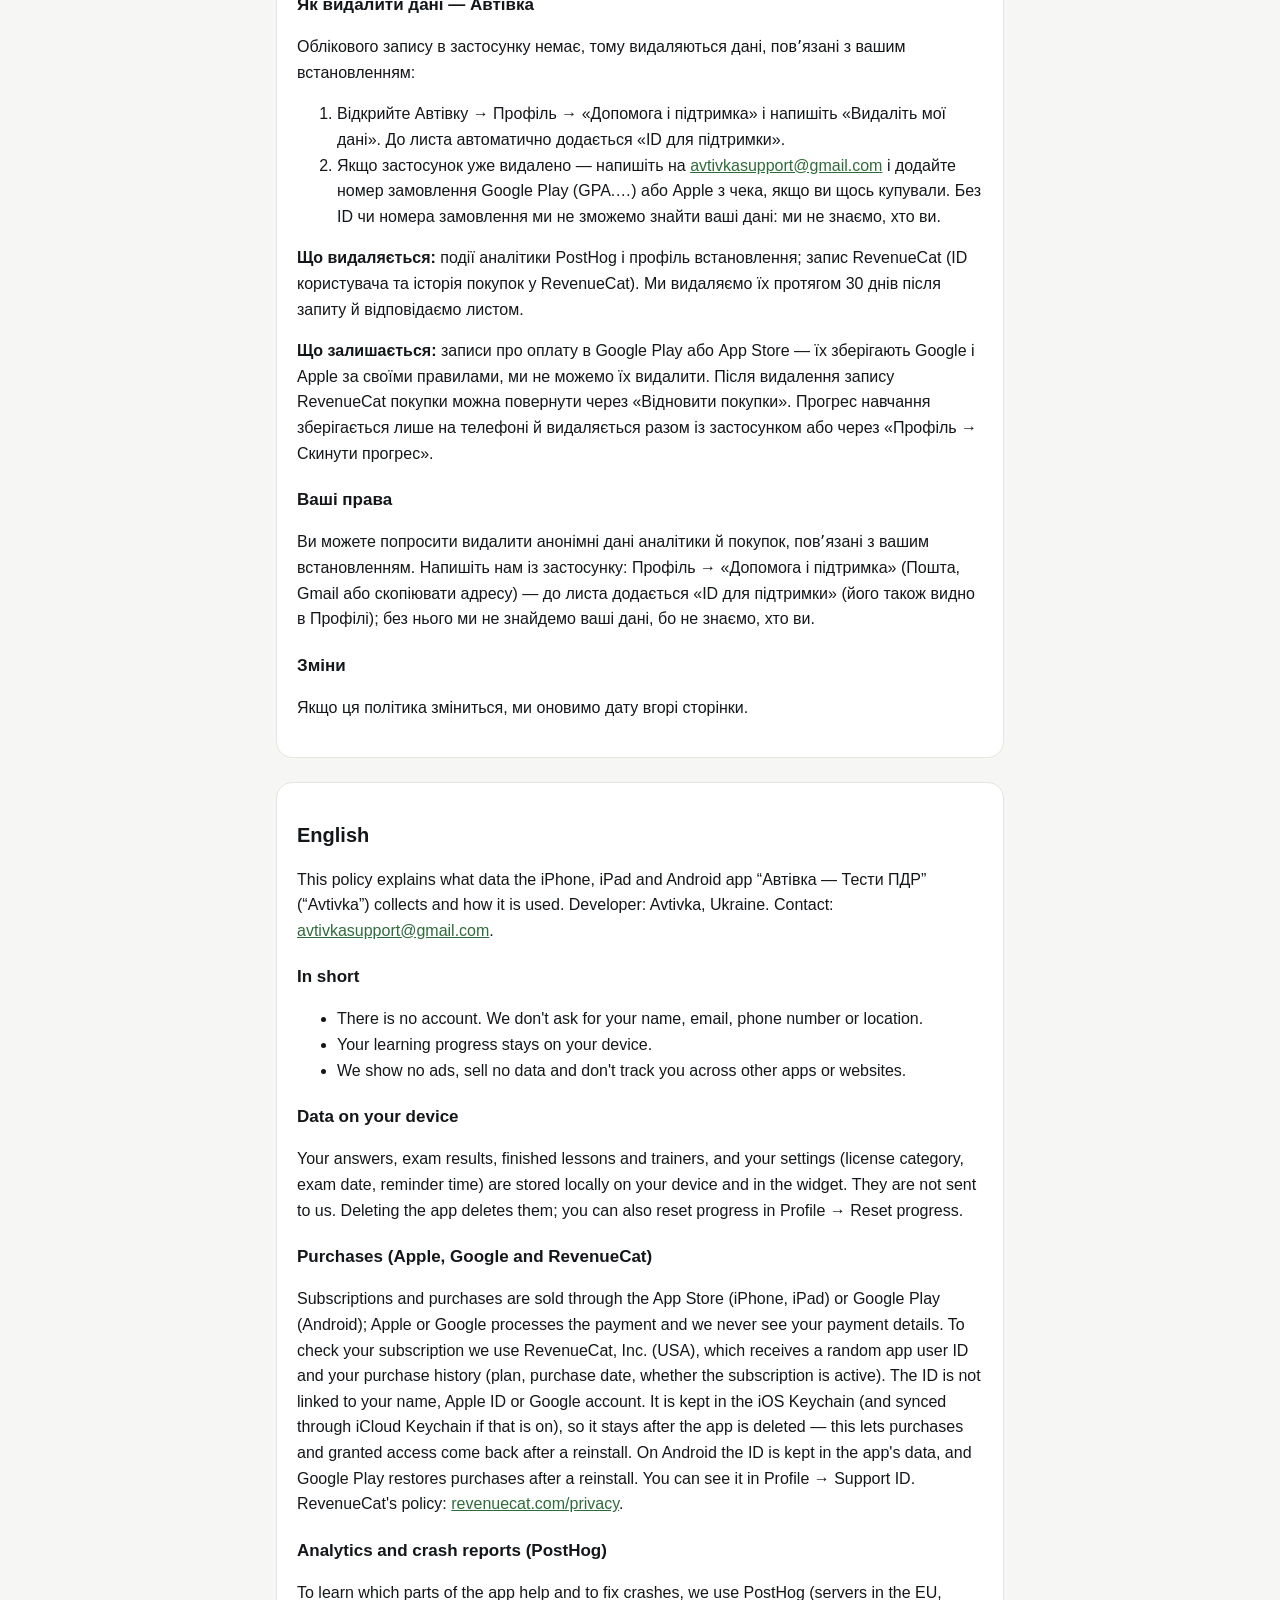
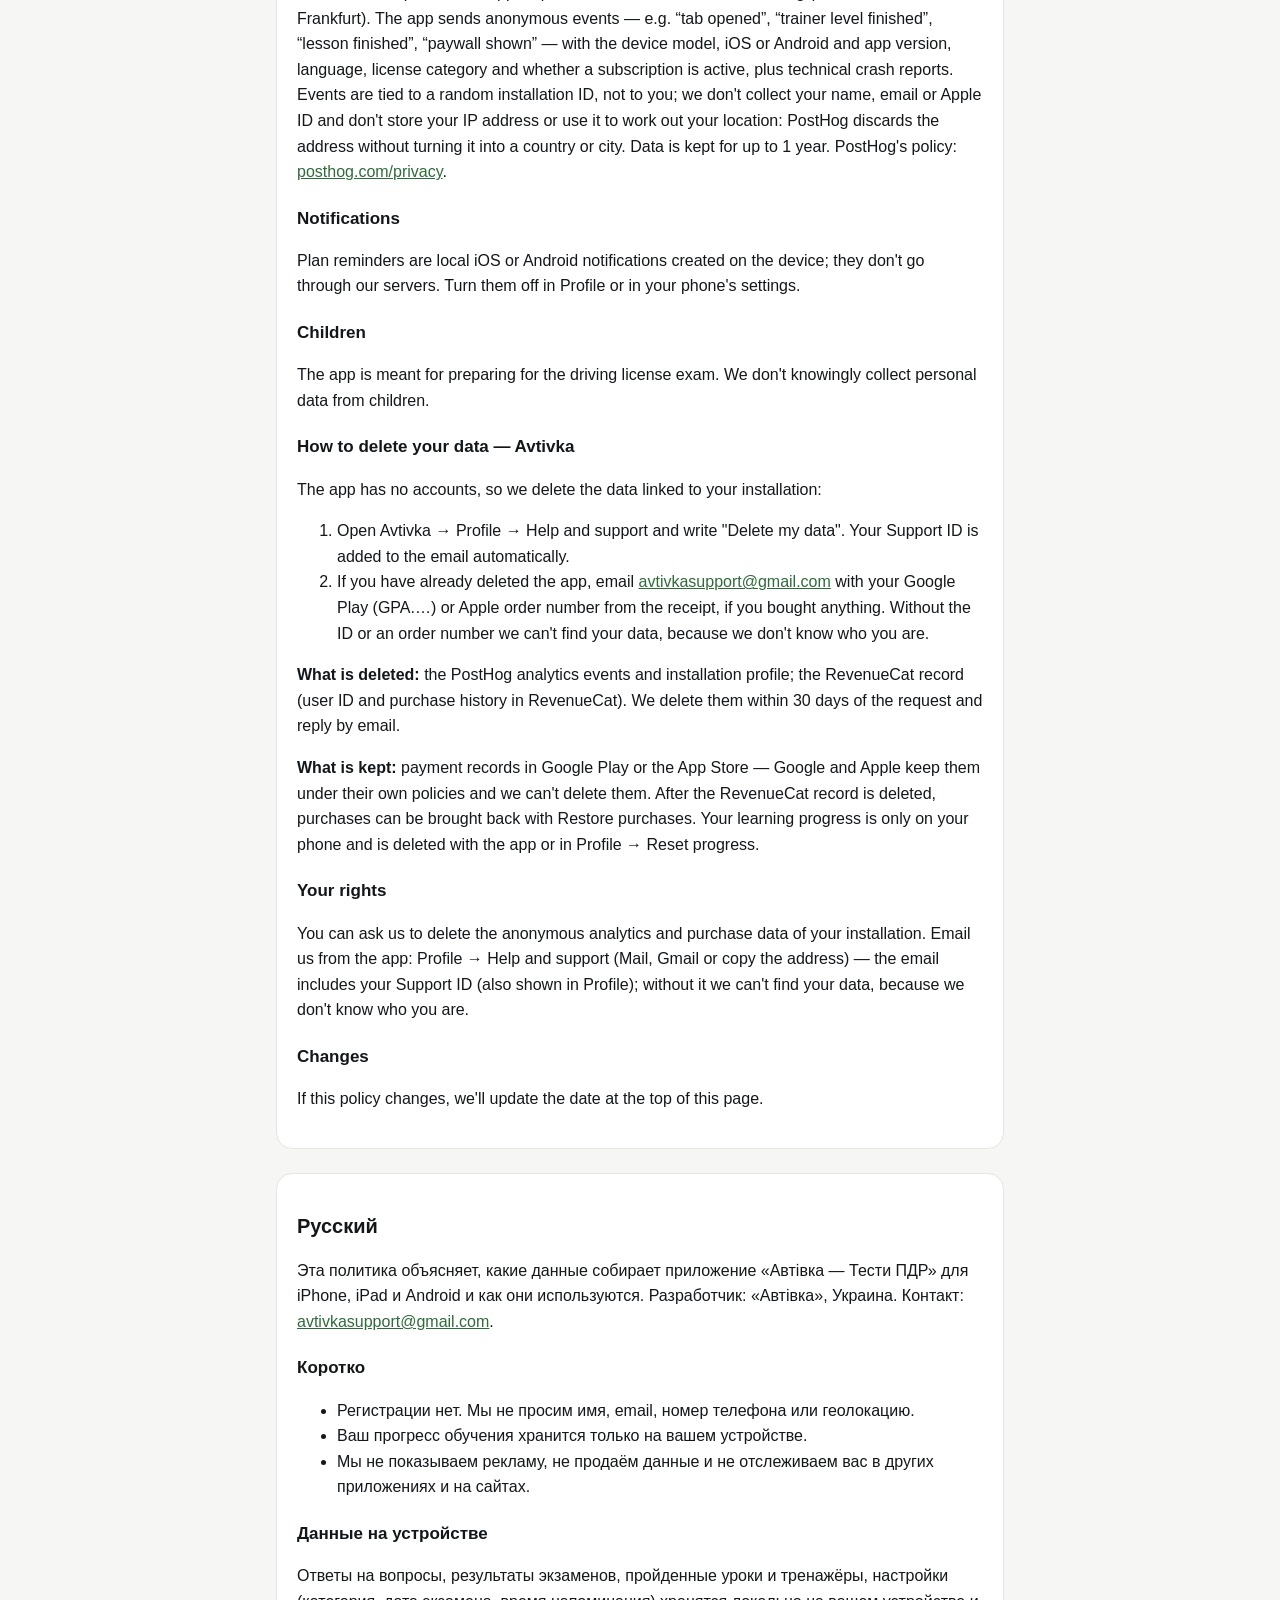
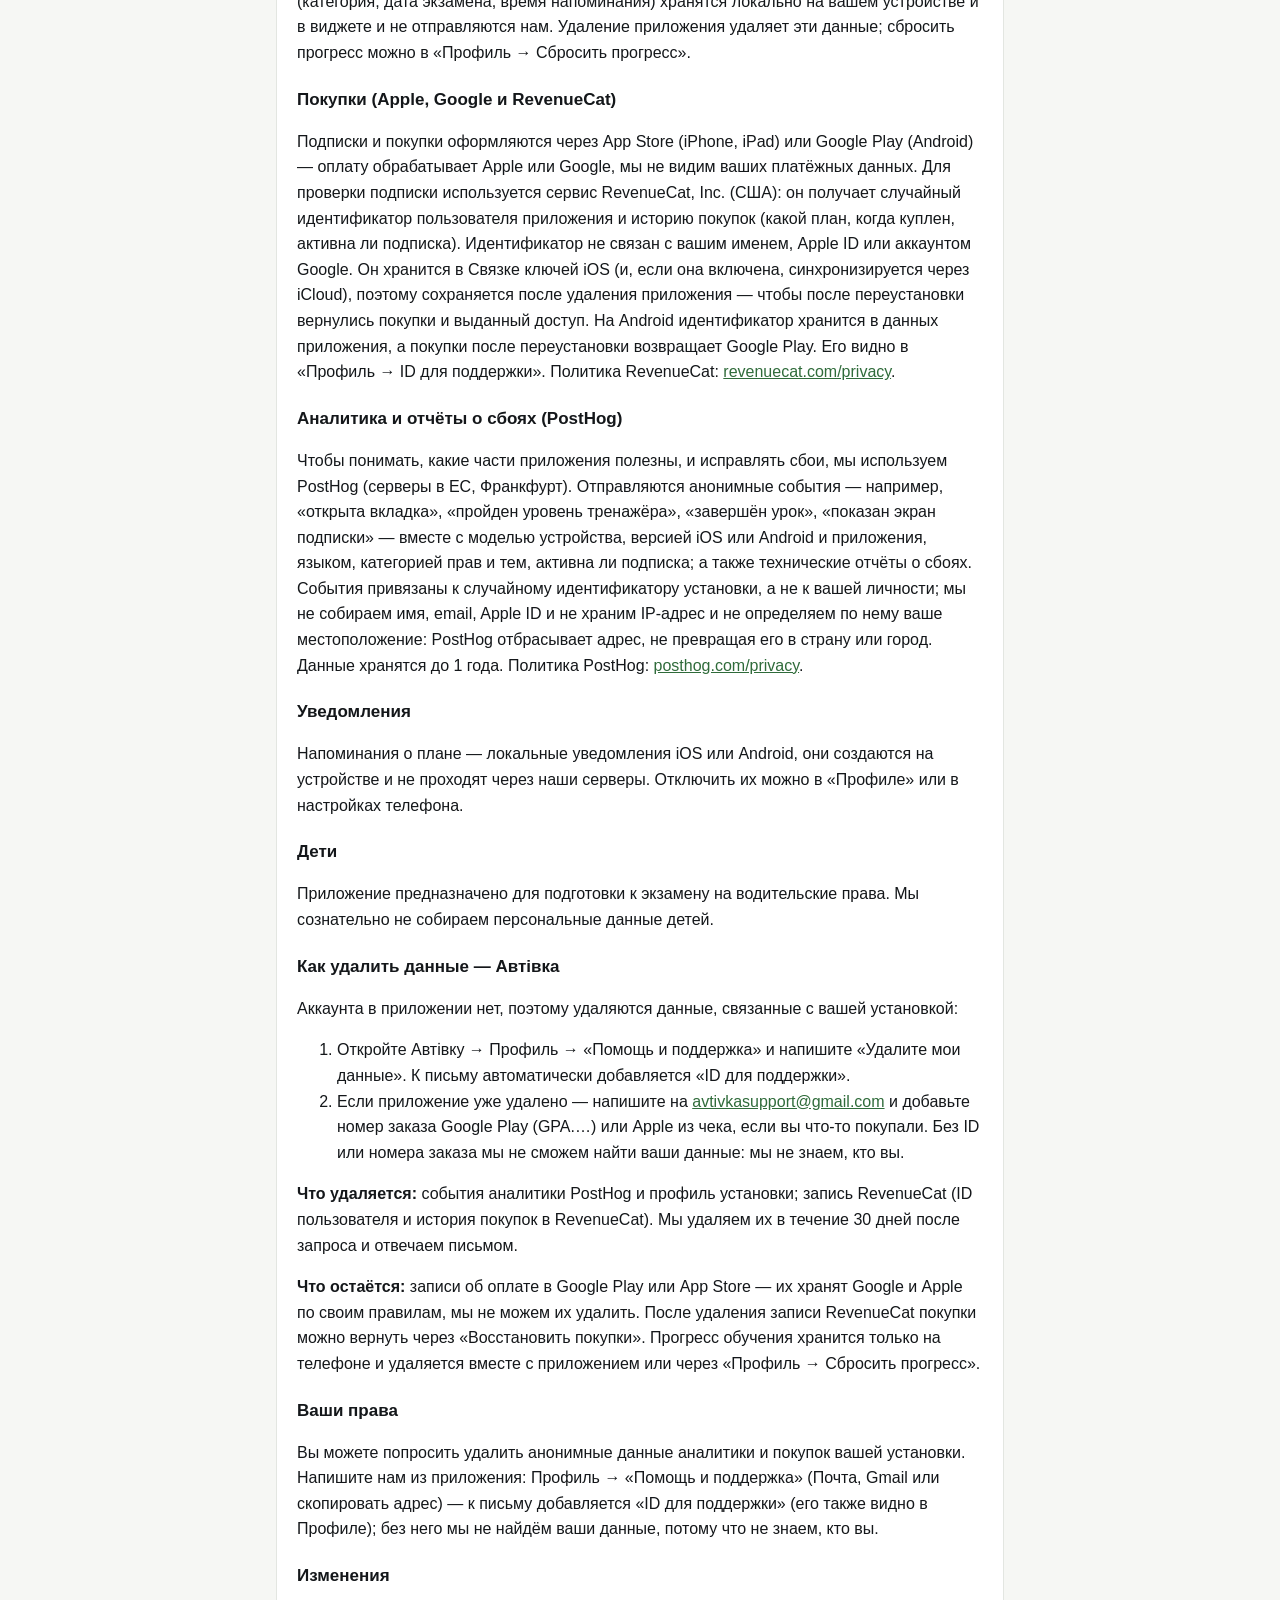
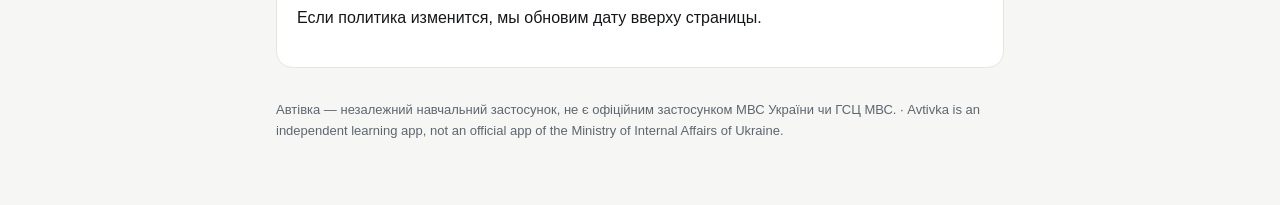
==== commit 38735ef4: "Add files via upload" ====
--- a/privacy.html
+++ b/privacy.html
@@ -9,12 +9,12 @@
 <body>
 <div class="wrap">
 <header><div class="logo">А</div><h1>Автівка — Тести ПДР</h1></header>
-<p class="muted">Політика конфіденційності · Privacy Policy · Политика конфиденциальности<br>Чинна з 15 жовтня 2026 · Effective October 15, 2026 · Действует с 15 октября 2026</p>
-<nav class="lang"><a href="#uk">Українська</a><a href="#en">English</a><a href="#ru">Русский</a><a href="index.html">Підтримка / Support</a></nav>
+<p class="muted">Політика конфіденційності · Privacy Policy · Политика конфиденциальности<br>Чинна з 3 листопада 2026 · Effective November 3, 2026 · Действует с 3 ноября 2026</p>
+<nav class="lang"><a href="#uk">Українська</a><a href="#en">English</a><a href="#ru">Русский</a><a href="#delete">Видалити дані / Delete data</a><a href="index.html">Підтримка / Support</a></nav>
 
 <section class="card" id="uk">
 <h2>Українська</h2>
-<p>Ця політика пояснює, які дані збирає застосунок «Автівка — Тести ПДР» (далі — «Автівка») для iPhone та iPad і як вони використовуються. Розробник: «Автівка», Україна. Контакт: <a href="mailto:pashtetiswork@gmail.com">pashtetiswork@gmail.com</a>.</p>
+<p>Ця політика пояснює, які дані збирає застосунок «Автівка — Тести ПДР» (далі — «Автівка») для iPhone, iPad та Android і як вони використовуються. Розробник: «Автівка», Україна. Контакт: <a href="mailto:avtivkasupport@gmail.com">avtivkasupport@gmail.com</a>.</p>
 <h3>Коротко</h3>
 <ul>
 <li>Реєстрації немає. Ми не просимо імʼя, email, номер телефону чи геолокацію.</li>
@@ -23,14 +23,22 @@
 </ul>
 <h3>Дані на пристрої</h3>
 <p>Відповіді на питання, результати іспитів, пройдені уроки й тренажери, налаштування (категорія, дата іспиту, час нагадування) зберігаються локально на вашому пристрої та у віджеті. Вони не надсилаються нам. Видалення застосунку видаляє ці дані; скинути прогрес можна в «Профіль → Скинути прогрес».</p>
-<h3>Покупки (Apple і RevenueCat)</h3>
-<p>Підписки оформлюються через App Store — оплату обробляє Apple, ми не бачимо ваших платіжних даних. Для перевірки підписки використовується сервіс RevenueCat, Inc. (США): він отримує випадковий ідентифікатор користувача застосунку та історію покупок (який план, коли куплено, чи активна підписка). Ідентифікатор не повʼязаний з вашим імʼям чи Apple ID. Він зберігається у Звʼязці ключів iOS (і, якщо її увімкнено, синхронізується через iCloud), тому залишається після видалення застосунку — щоб після перевстановлення повернулися покупки й наданий доступ. Його видно в «Профіль → ID для підтримки». Політика RevenueCat: <a href="https://www.revenuecat.com/privacy">revenuecat.com/privacy</a>.</p>
+<h3>Покупки (Apple, Google і RevenueCat)</h3>
+<p>Підписки й покупки оформлюються через App Store (iPhone, iPad) або Google Play (Android) — оплату обробляє Apple або Google, ми не бачимо ваших платіжних даних. Для перевірки підписки використовується сервіс RevenueCat, Inc. (США): він отримує випадковий ідентифікатор користувача застосунку та історію покупок (який план, коли куплено, чи активна підписка). Ідентифікатор не повʼязаний з вашим імʼям, Apple ID чи обліковим записом Google. Він зберігається у Звʼязці ключів iOS (і, якщо її увімкнено, синхронізується через iCloud), тому залишається після видалення застосунку — щоб після перевстановлення повернулися покупки й наданий доступ. На Android ідентифікатор зберігається в даних застосунку, а покупки після перевстановлення повертає Google Play. Його видно в «Профіль → ID для підтримки». Політика RevenueCat: <a href="https://www.revenuecat.com/privacy">revenuecat.com/privacy</a>.</p>
 <h3>Аналітика та звіти про збої (PostHog)</h3>
-<p>Щоб зрозуміти, які частини застосунку корисні, і виправляти збої, ми використовуємо PostHog (сервери в ЄС, Франкфурт). Надсилаються анонімні події — наприклад, «відкрито вкладку», «пройдено рівень тренажера», «завершено урок», «показано екран підписки» — разом із моделлю пристрою, версією iOS і застосунку, мовою, категорією прав і тим, чи активна підписка; а також технічні звіти про збої. Події привʼязані до випадкового ідентифікатора встановлення, а не до вашої особи; ми не збираємо імʼя, email, Apple ID і не зберігаємо IP-адресу. Дані зберігаються до 1 року. Політика PostHog: <a href="https://posthog.com/privacy">posthog.com/privacy</a>.</p>
+<p>Щоб зрозуміти, які частини застосунку корисні, і виправляти збої, ми використовуємо PostHog (сервери в ЄС, Франкфурт). Надсилаються анонімні події — наприклад, «відкрито вкладку», «пройдено рівень тренажера», «завершено урок», «показано екран підписки» — разом із моделлю пристрою, версією iOS або Android і застосунку, мовою, категорією прав і тим, чи активна підписка; а також технічні звіти про збої. Події привʼязані до випадкового ідентифікатора встановлення, а не до вашої особи; ми не збираємо імʼя, email, Apple ID і не зберігаємо IP-адресу і не визначаємо за нею ваше місцезнаходження: PostHog відкидає адресу, не перетворюючи її на країну чи місто. Дані зберігаються до 1 року. Політика PostHog: <a href="https://posthog.com/privacy">posthog.com/privacy</a>.</p>
 <h3>Сповіщення</h3>
-<p>Нагадування про план — локальні сповіщення iOS, вони створюються на пристрої й не проходять через наші сервери. Вимкнути їх можна в «Профілі» або в Параметрах iOS.</p>
+<p>Нагадування про план — локальні сповіщення iOS або Android, вони створюються на пристрої й не проходять через наші сервери. Вимкнути їх можна в «Профілі» або в налаштуваннях телефона.</p>
 <h3>Діти</h3>
 <p>Застосунок призначений для підготовки до іспиту на водійські права. Ми свідомо не збираємо персональні дані дітей.</p>
+<h3 id="delete">Як видалити дані — Автівка</h3>
+<p>Облікового запису в застосунку немає, тому видаляються дані, повʼязані з вашим встановленням:</p>
+<ol>
+<li>Відкрийте Автівку → Профіль → «Допомога і підтримка» і напишіть «Видаліть мої дані». До листа автоматично додається «ID для підтримки».</li>
+<li>Якщо застосунок уже видалено — напишіть на <a href="mailto:avtivkasupport@gmail.com">avtivkasupport@gmail.com</a> і додайте номер замовлення Google Play (GPA.…) або Apple з чека, якщо ви щось купували. Без ID чи номера замовлення ми не зможемо знайти ваші дані: ми не знаємо, хто ви.</li>
+</ol>
+<p><b>Що видаляється:</b> події аналітики PostHog і профіль встановлення; запис RevenueCat (ID користувача та історія покупок у RevenueCat). Ми видаляємо їх протягом 30 днів після запиту й відповідаємо листом.</p>
+<p><b>Що залишається:</b> записи про оплату в Google Play або App Store — їх зберігають Google і Apple за своїми правилами, ми не можемо їх видалити. Після видалення запису RevenueCat покупки можна повернути через «Відновити покупки». Прогрес навчання зберігається лише на телефоні й видаляється разом із застосунком або через «Профіль → Скинути прогрес».</p>
 <h3>Ваші права</h3>
 <p>Ви можете попросити видалити анонімні дані аналітики й покупок, повʼязані з вашим встановленням. Напишіть нам із застосунку: Профіль → «Допомога і підтримка» (Пошта, Gmail або скопіювати адресу) — до листа додається «ID для підтримки» (його також видно в Профілі); без нього ми не знайдемо ваші дані, бо не знаємо, хто ви.</p>
 <h3>Зміни</h3>
@@ -39,7 +47,7 @@
 
 <section class="card" id="en">
 <h2>English</h2>
-<p>This policy explains what data the iPhone and iPad app “Автівка — Тести ПДР” (“Avtivka”) collects and how it is used. Developer: Avtivka, Ukraine. Contact: <a href="mailto:pashtetiswork@gmail.com">pashtetiswork@gmail.com</a>.</p>
+<p>This policy explains what data the iPhone, iPad and Android app “Автівка — Тести ПДР” (“Avtivka”) collects and how it is used. Developer: Avtivka, Ukraine. Contact: <a href="mailto:avtivkasupport@gmail.com">avtivkasupport@gmail.com</a>.</p>
 <h3>In short</h3>
 <ul>
 <li>There is no account. We don't ask for your name, email, phone number or location.</li>
@@ -48,14 +56,22 @@
 </ul>
 <h3>Data on your device</h3>
 <p>Your answers, exam results, finished lessons and trainers, and your settings (license category, exam date, reminder time) are stored locally on your device and in the widget. They are not sent to us. Deleting the app deletes them; you can also reset progress in Profile → Reset progress.</p>
-<h3>Purchases (Apple and RevenueCat)</h3>
-<p>Subscriptions are sold through the App Store; Apple processes the payment and we never see your payment details. To check your subscription we use RevenueCat, Inc. (USA), which receives a random app user ID and your purchase history (plan, purchase date, whether the subscription is active). The ID is not linked to your name or Apple ID. It is kept in the iOS Keychain (and synced through iCloud Keychain if that is on), so it stays after the app is deleted — this lets purchases and granted access come back after a reinstall. You can see it in Profile → Support ID. RevenueCat's policy: <a href="https://www.revenuecat.com/privacy">revenuecat.com/privacy</a>.</p>
+<h3>Purchases (Apple, Google and RevenueCat)</h3>
+<p>Subscriptions and purchases are sold through the App Store (iPhone, iPad) or Google Play (Android); Apple or Google processes the payment and we never see your payment details. To check your subscription we use RevenueCat, Inc. (USA), which receives a random app user ID and your purchase history (plan, purchase date, whether the subscription is active). The ID is not linked to your name, Apple ID or Google account. It is kept in the iOS Keychain (and synced through iCloud Keychain if that is on), so it stays after the app is deleted — this lets purchases and granted access come back after a reinstall. On Android the ID is kept in the app's data, and Google Play restores purchases after a reinstall. You can see it in Profile → Support ID. RevenueCat's policy: <a href="https://www.revenuecat.com/privacy">revenuecat.com/privacy</a>.</p>
 <h3>Analytics and crash reports (PostHog)</h3>
-<p>To learn which parts of the app help and to fix crashes, we use PostHog (servers in the EU, Frankfurt). The app sends anonymous events — e.g. “tab opened”, “trainer level finished”, “lesson finished”, “paywall shown” — with the device model, iOS and app version, language, license category and whether a subscription is active, plus technical crash reports. Events are tied to a random installation ID, not to you; we don't collect your name, email or Apple ID and don't store your IP address. Data is kept for up to 1 year. PostHog's policy: <a href="https://posthog.com/privacy">posthog.com/privacy</a>.</p>
+<p>To learn which parts of the app help and to fix crashes, we use PostHog (servers in the EU, Frankfurt). The app sends anonymous events — e.g. “tab opened”, “trainer level finished”, “lesson finished”, “paywall shown” — with the device model, iOS or Android and app version, language, license category and whether a subscription is active, plus technical crash reports. Events are tied to a random installation ID, not to you; we don't collect your name, email or Apple ID and don't store your IP address or use it to work out your location: PostHog discards the address without turning it into a country or city. Data is kept for up to 1 year. PostHog's policy: <a href="https://posthog.com/privacy">posthog.com/privacy</a>.</p>
 <h3>Notifications</h3>
-<p>Plan reminders are local iOS notifications created on the device; they don't go through our servers. Turn them off in Profile or in iOS Settings.</p>
+<p>Plan reminders are local iOS or Android notifications created on the device; they don't go through our servers. Turn them off in Profile or in your phone's settings.</p>
 <h3>Children</h3>
 <p>The app is meant for preparing for the driving license exam. We don't knowingly collect personal data from children.</p>
+<h3 id="delete-en">How to delete your data — Avtivka</h3>
+<p>The app has no accounts, so we delete the data linked to your installation:</p>
+<ol>
+<li>Open Avtivka → Profile → Help and support and write "Delete my data". Your Support ID is added to the email automatically.</li>
+<li>If you have already deleted the app, email <a href="mailto:avtivkasupport@gmail.com">avtivkasupport@gmail.com</a> with your Google Play (GPA.…) or Apple order number from the receipt, if you bought anything. Without the ID or an order number we can't find your data, because we don't know who you are.</li>
+</ol>
+<p><b>What is deleted:</b> the PostHog analytics events and installation profile; the RevenueCat record (user ID and purchase history in RevenueCat). We delete them within 30 days of the request and reply by email.</p>
+<p><b>What is kept:</b> payment records in Google Play or the App Store — Google and Apple keep them under their own policies and we can't delete them. After the RevenueCat record is deleted, purchases can be brought back with Restore purchases. Your learning progress is only on your phone and is deleted with the app or in Profile → Reset progress.</p>
 <h3>Your rights</h3>
 <p>You can ask us to delete the anonymous analytics and purchase data of your installation. Email us from the app: Profile → Help and support (Mail, Gmail or copy the address) — the email includes your Support ID (also shown in Profile); without it we can't find your data, because we don't know who you are.</p>
 <h3>Changes</h3>
@@ -64,7 +80,7 @@
 
 <section class="card" id="ru">
 <h2>Русский</h2>
-<p>Эта политика объясняет, какие данные собирает приложение «Автівка — Тести ПДР» для iPhone и iPad и как они используются. Разработчик: «Автівка», Украина. Контакт: <a href="mailto:pashtetiswork@gmail.com">pashtetiswork@gmail.com</a>.</p>
+<p>Эта политика объясняет, какие данные собирает приложение «Автівка — Тести ПДР» для iPhone, iPad и Android и как они используются. Разработчик: «Автівка», Украина. Контакт: <a href="mailto:avtivkasupport@gmail.com">avtivkasupport@gmail.com</a>.</p>
 <h3>Коротко</h3>
 <ul>
 <li>Регистрации нет. Мы не просим имя, email, номер телефона или геолокацию.</li>
@@ -73,14 +89,22 @@
 </ul>
 <h3>Данные на устройстве</h3>
 <p>Ответы на вопросы, результаты экзаменов, пройденные уроки и тренажёры, настройки (категория, дата экзамена, время напоминания) хранятся локально на вашем устройстве и в виджете и не отправляются нам. Удаление приложения удаляет эти данные; сбросить прогресс можно в «Профиль → Сбросить прогресс».</p>
-<h3>Покупки (Apple и RevenueCat)</h3>
-<p>Подписки оформляются через App Store — оплату обрабатывает Apple, мы не видим ваших платёжных данных. Для проверки подписки используется сервис RevenueCat, Inc. (США): он получает случайный идентификатор пользователя приложения и историю покупок (какой план, когда куплен, активна ли подписка). Идентификатор не связан с вашим именем или Apple ID. Он хранится в Связке ключей iOS (и, если она включена, синхронизируется через iCloud), поэтому сохраняется после удаления приложения — чтобы после переустановки вернулись покупки и выданный доступ. Его видно в «Профиль → ID для поддержки». Политика RevenueCat: <a href="https://www.revenuecat.com/privacy">revenuecat.com/privacy</a>.</p>
+<h3>Покупки (Apple, Google и RevenueCat)</h3>
+<p>Подписки и покупки оформляются через App Store (iPhone, iPad) или Google Play (Android) — оплату обрабатывает Apple или Google, мы не видим ваших платёжных данных. Для проверки подписки используется сервис RevenueCat, Inc. (США): он получает случайный идентификатор пользователя приложения и историю покупок (какой план, когда куплен, активна ли подписка). Идентификатор не связан с вашим именем, Apple ID или аккаунтом Google. Он хранится в Связке ключей iOS (и, если она включена, синхронизируется через iCloud), поэтому сохраняется после удаления приложения — чтобы после переустановки вернулись покупки и выданный доступ. На Android идентификатор хранится в данных приложения, а покупки после переустановки возвращает Google Play. Его видно в «Профиль → ID для поддержки». Политика RevenueCat: <a href="https://www.revenuecat.com/privacy">revenuecat.com/privacy</a>.</p>
 <h3>Аналитика и отчёты о сбоях (PostHog)</h3>
-<p>Чтобы понимать, какие части приложения полезны, и исправлять сбои, мы используем PostHog (серверы в ЕС, Франкфурт). Отправляются анонимные события — например, «открыта вкладка», «пройден уровень тренажёра», «завершён урок», «показан экран подписки» — вместе с моделью устройства, версией iOS и приложения, языком, категорией прав и тем, активна ли подписка; а также технические отчёты о сбоях. События привязаны к случайному идентификатору установки, а не к вашей личности; мы не собираем имя, email, Apple ID и не храним IP-адрес. Данные хранятся до 1 года. Политика PostHog: <a href="https://posthog.com/privacy">posthog.com/privacy</a>.</p>
+<p>Чтобы понимать, какие части приложения полезны, и исправлять сбои, мы используем PostHog (серверы в ЕС, Франкфурт). Отправляются анонимные события — например, «открыта вкладка», «пройден уровень тренажёра», «завершён урок», «показан экран подписки» — вместе с моделью устройства, версией iOS или Android и приложения, языком, категорией прав и тем, активна ли подписка; а также технические отчёты о сбоях. События привязаны к случайному идентификатору установки, а не к вашей личности; мы не собираем имя, email, Apple ID и не храним IP-адрес и не определяем по нему ваше местоположение: PostHog отбрасывает адрес, не превращая его в страну или город. Данные хранятся до 1 года. Политика PostHog: <a href="https://posthog.com/privacy">posthog.com/privacy</a>.</p>
 <h3>Уведомления</h3>
-<p>Напоминания о плане — локальные уведомления iOS, они создаются на устройстве и не проходят через наши серверы. Отключить их можно в «Профиле» или в Настройках iOS.</p>
+<p>Напоминания о плане — локальные уведомления iOS или Android, они создаются на устройстве и не проходят через наши серверы. Отключить их можно в «Профиле» или в настройках телефона.</p>
 <h3>Дети</h3>
 <p>Приложение предназначено для подготовки к экзамену на водительские права. Мы сознательно не собираем персональные данные детей.</p>
+<h3 id="delete-ru">Как удалить данные — Автівка</h3>
+<p>Аккаунта в приложении нет, поэтому удаляются данные, связанные с вашей установкой:</p>
+<ol>
+<li>Откройте Автівку → Профиль → «Помощь и поддержка» и напишите «Удалите мои данные». К письму автоматически добавляется «ID для поддержки».</li>
+<li>Если приложение уже удалено — напишите на <a href="mailto:avtivkasupport@gmail.com">avtivkasupport@gmail.com</a> и добавьте номер заказа Google Play (GPA.…) или Apple из чека, если вы что-то покупали. Без ID или номера заказа мы не сможем найти ваши данные: мы не знаем, кто вы.</li>
+</ol>
+<p><b>Что удаляется:</b> события аналитики PostHog и профиль установки; запись RevenueCat (ID пользователя и история покупок в RevenueCat). Мы удаляем их в течение 30 дней после запроса и отвечаем письмом.</p>
+<p><b>Что остаётся:</b> записи об оплате в Google Play или App Store — их хранят Google и Apple по своим правилам, мы не можем их удалить. После удаления записи RevenueCat покупки можно вернуть через «Восстановить покупки». Прогресс обучения хранится только на телефоне и удаляется вместе с приложением или через «Профиль → Сбросить прогресс».</p>
 <h3>Ваши права</h3>
 <p>Вы можете попросить удалить анонимные данные аналитики и покупок вашей установки. Напишите нам из приложения: Профиль → «Помощь и поддержка» (Почта, Gmail или скопировать адрес) — к письму добавляется «ID для поддержки» (его также видно в Профиле); без него мы не найдём ваши данные, потому что не знаем, кто вы.</p>
 <h3>Изменения</h3>
